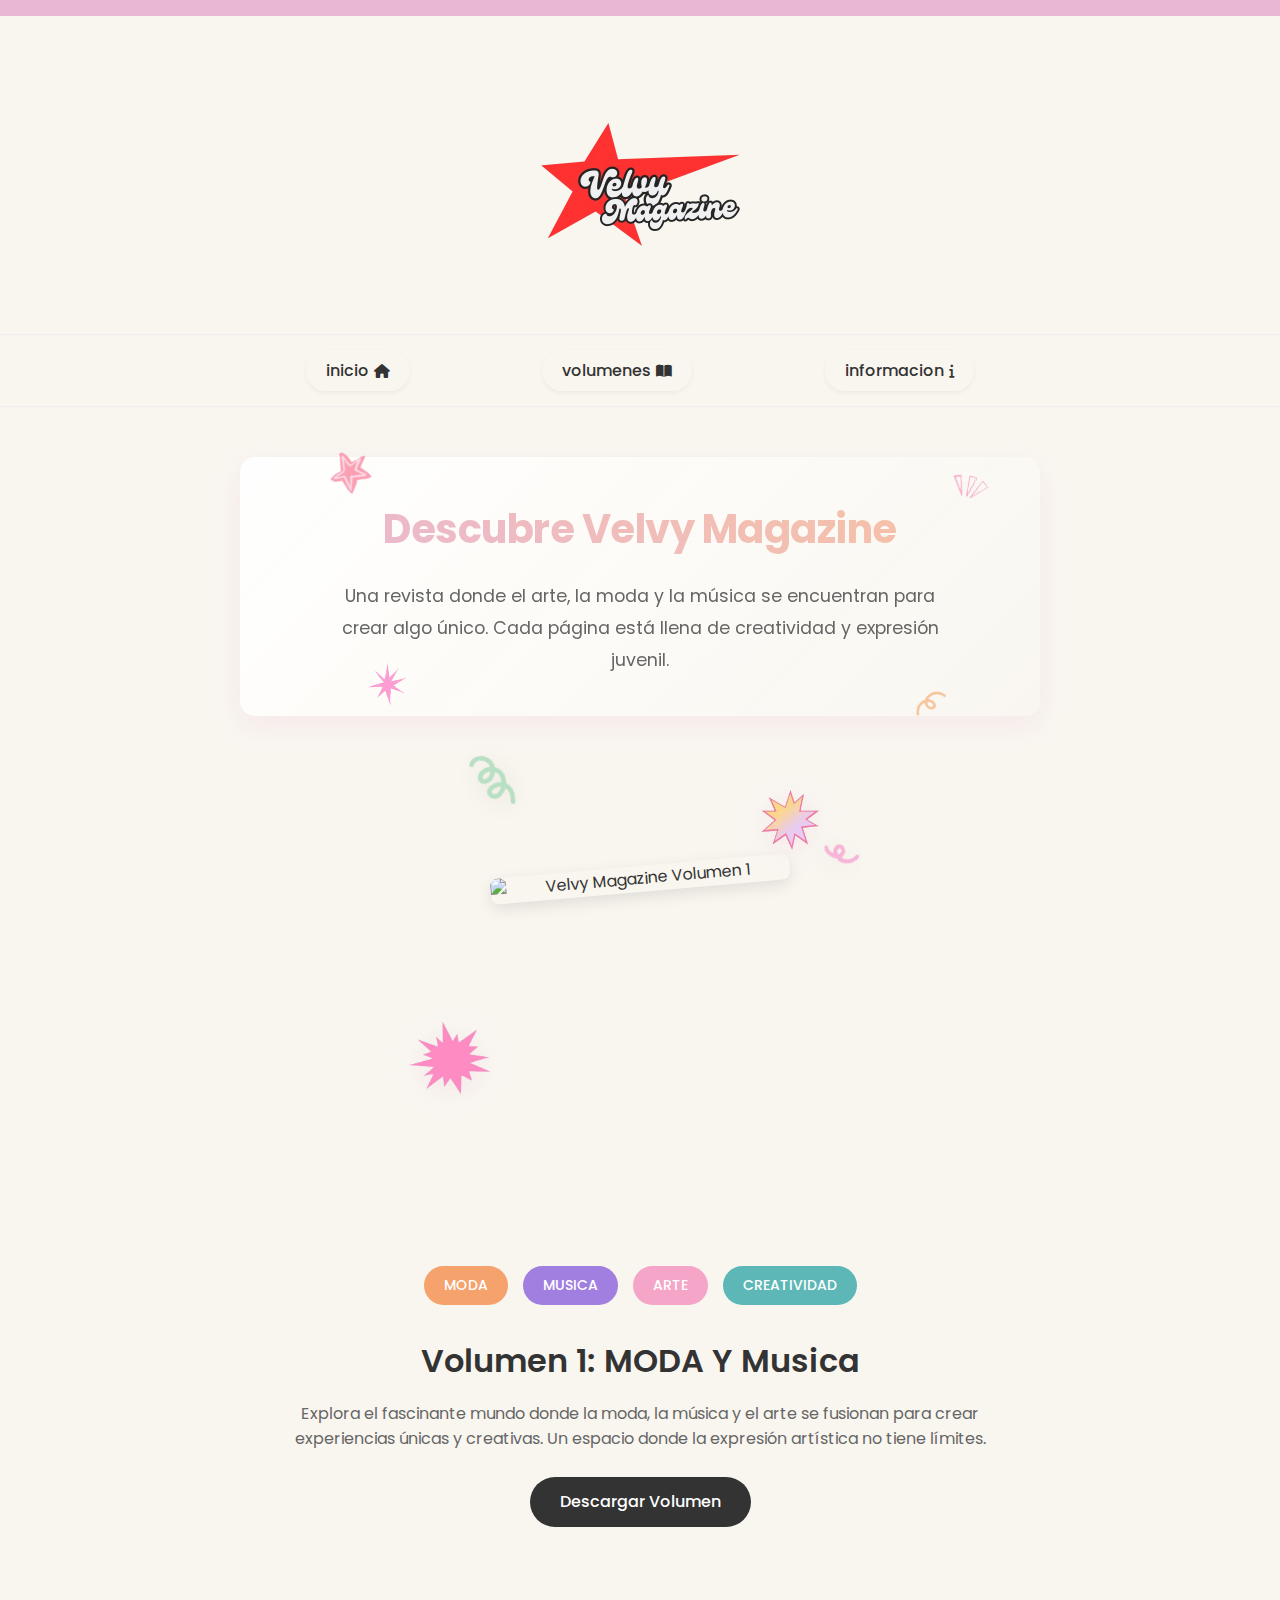
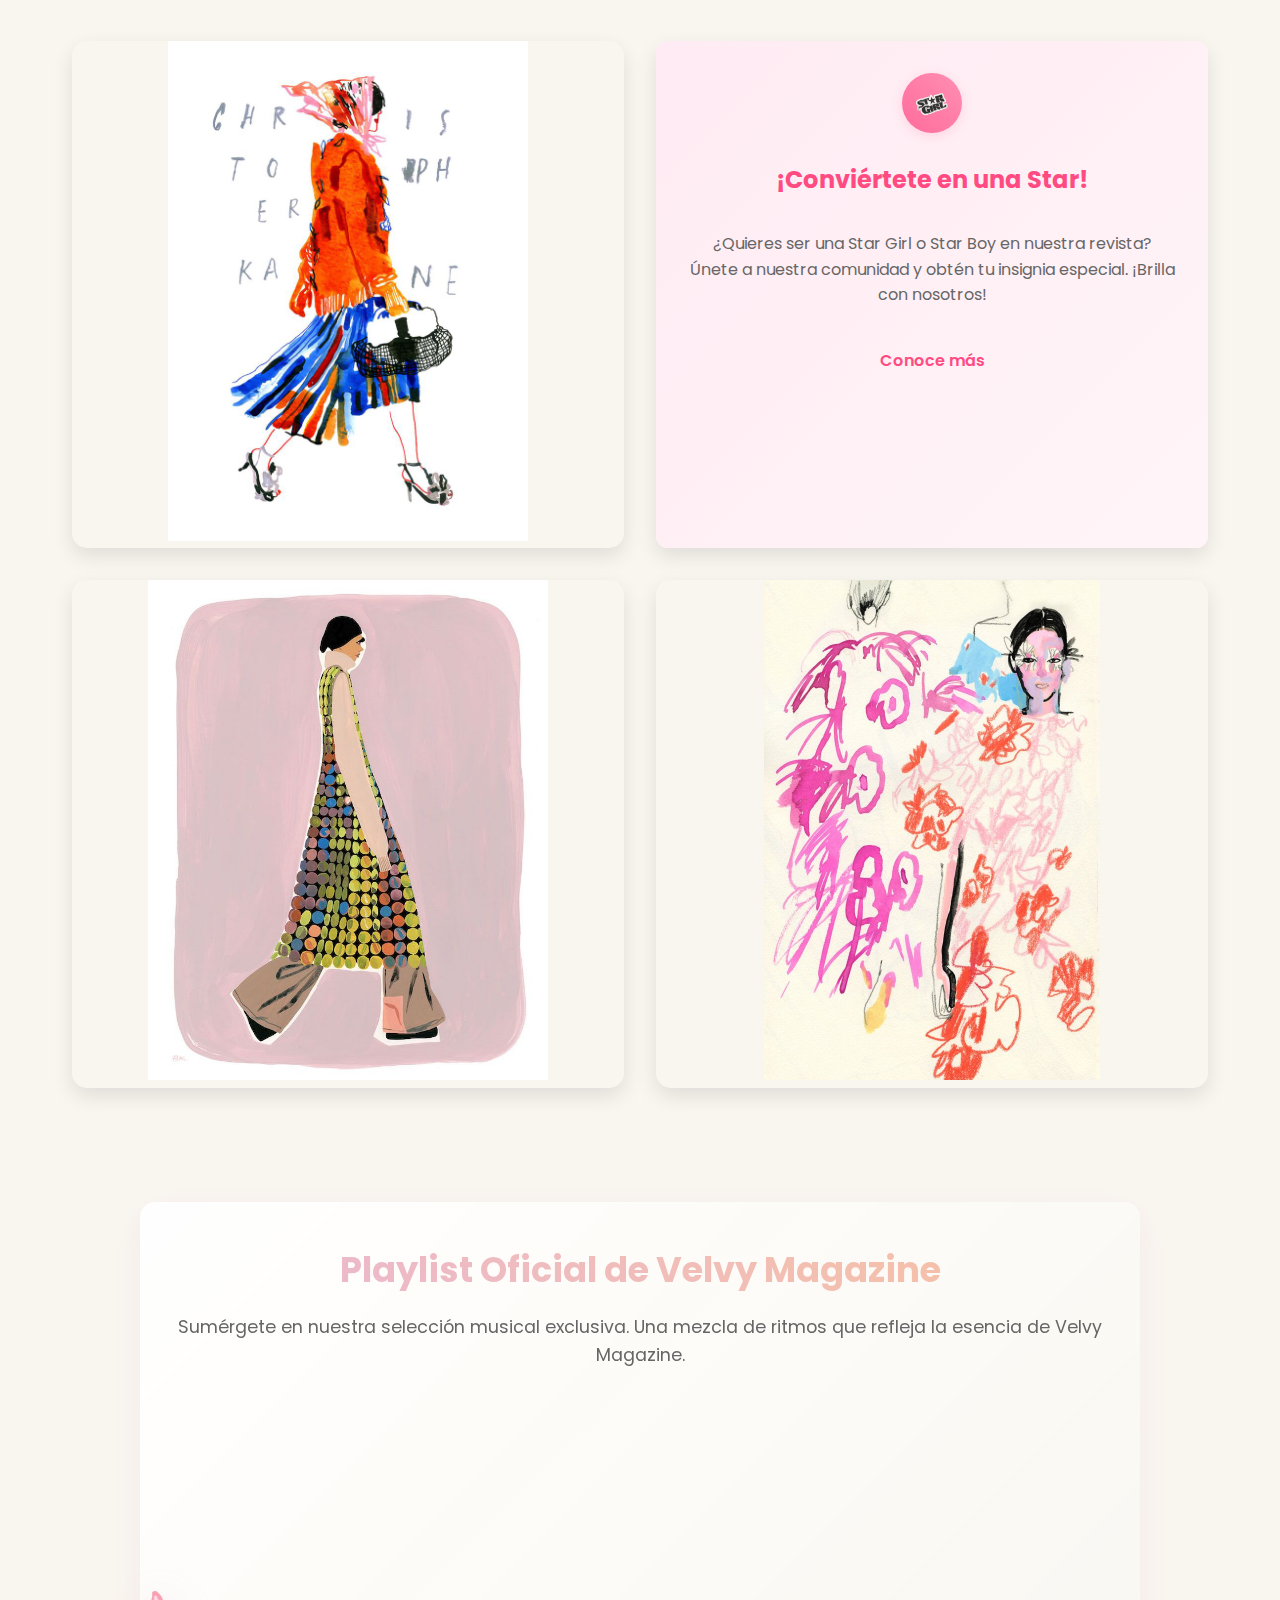
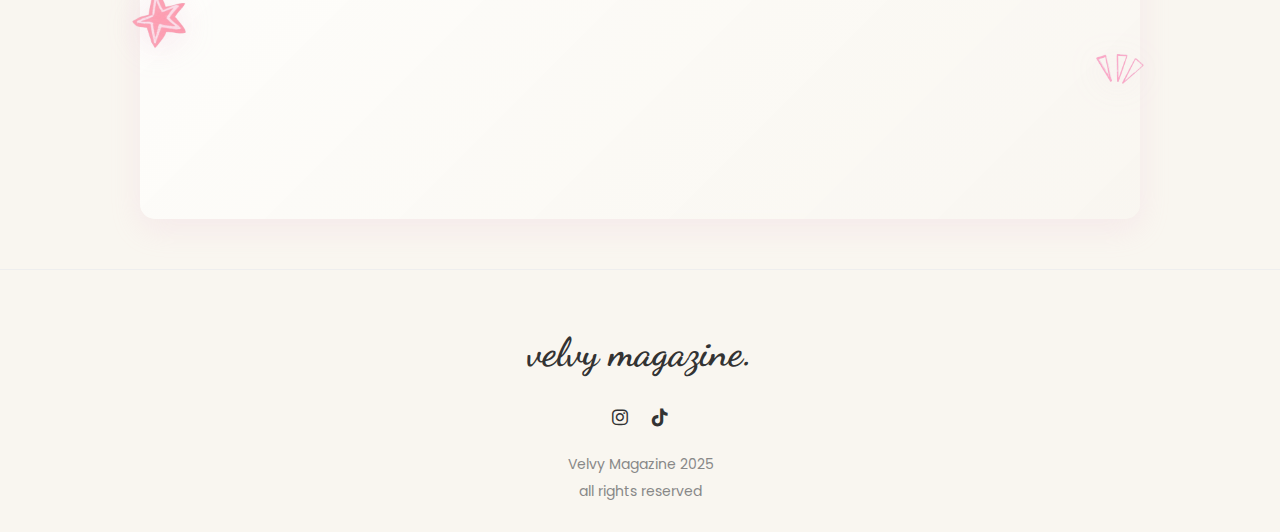
==== index.html @ a2a31593 "Subida total de todos los archivos de la pagina" ====
<!DOCTYPE html>
<html lang="es">
<head>
    <meta charset="UTF-8">
    <meta name="viewport" content="width=device-width, initial-scale=1.0">
    <title>Velvy Magazine</title>
    <link rel="stylesheet" href="css/style.css">
    <link rel="stylesheet" href="css/subscription.css">
    <link rel="stylesheet" href="https://cdnjs.cloudflare.com/ajax/libs/font-awesome/6.0.0/css/all.min.css">
    <link href="https://fonts.googleapis.com/css2?family=Dancing+Script:wght@700&family=Poppins:wght@300;400;500;600&display=swap" rel="stylesheet">
</head>
<body>
    <div class="promo-banner">
        
    </div>
    
    <header class="main-header">
    
        
        <div class="logo-container">
            
            <img src="assets/logo rojo sin fondo.png">
            
        </div>
        
        <nav class="main-nav">
            <div class="nav-links">
                <a href="index.html">Inicio</a>
                <a href="volumenes.html">Volumenes</a>
                <a href="info.html">informacion</a>
                
            </div>
        </nav>
    </header>

    <main>
        <section class="hero-section">
            <div class="hero-container">
                <div class="magazine-intro">
                    <div class="tape-decoration">
                    
                    </div>
                    <h2 class="intro-title">Descubre Velvy Magazine</h2>
                    <p class="intro-text">Una revista donde el arte, la moda y la música se encuentran para crear algo único. Cada página está llena de creatividad y expresión juvenil.</p>
                    <!-- Elementos decorativos añadidos alrededor del texto -->
                    <img src="elementos visuales/estrella de papel rosada.png" class="intro-star intro-star-top-left" alt="Estrella decorativa">
                    <img src="elementos visuales/destellos rosa logo.png" class="intro-sparkle intro-sparkle-top-right" alt="Destello decorativo">
                    <img src="elementos visuales/destello rosado 2.png" class="intro-star intro-star-bottom-left" alt="Estrella decorativa">
                    <img src="elementos visuales/confeti naranja.png" class="intro-star intro-star-bottom-right" alt="Estrella decorativa">
                </div>
                <div class="hero-image">
                    <img src="Portadas/Volumen 1 Velvy portada.png" class="magazine-cover" alt="Velvy Magazine Volumen 1">
                    <img src="elementos visuales/confeti azul.png" class="confetti confetti-blue" alt="Confeti azul">
                    <img src="elementos visuales/confeti rosado.png" class="confetti confetti-pink" alt="Confeti rosado">
                    <img src="elementos visuales/estello pink.png" class="sparkle sparkle-left" alt="Destello">
                    <img src="elementos visuales/estello gradiente.png" class="sparkle sparkle-right" alt="Destello">
                    
                  
                </div>
            </div>
        </section>

        <section class="magazine-features">
            <div class="feature-tags">
                <div class="tag organic">MODA</div>
                <div class="tag beautiful">MUSICA</div>
                <div class="tag made-to-order">ARTE</div>
                <div class="tag ethical">CREATIVIDAD</div>
            </div>
            
            <div class="feature-description">
                <h2>Volumen 1: MODA Y Musica</h2>
                <p>Explora el fascinante mundo donde la moda, la música y el arte se fusionan para crear experiencias únicas y creativas. Un espacio donde la expresión artística no tiene límites.</p>
                <a href="volumenes/Volumen 1 Velvy.pdf" class="cta-button" download>Descargar Volumen</a>
            </div>
        </section>

        <section class="magazine-gallery">
            <div class="gallery-item">
                <img src="elementos visuales/ilustracion de moda 1.jpg" alt="Revista en mesa" style="width: 100%; height: auto; max-height: 500px; object-fit: contain; border-radius: 12px;">
            </div>
            <div class="gallery-item info-card" style="background: linear-gradient(135deg, #ffebf3 0%, #fff5f8 100%); border-radius: 12px; padding: 2rem; transition: transform 0.3s ease;">
                <div class="card-icon" style="background: linear-gradient(45deg, #ff6b9c 0%, #ff8fb3 100%); border-radius: 50%; padding: 0.75rem; width: 60px; height: 60px; margin: 0 auto 0.75rem; display: flex; align-items: center; justify-content: center; box-shadow: 0 3px 12px rgba(255, 107, 156, 0.2);">
                    <img src="assets/star girl.png" alt="Icono de mano" style="width: 100%; height: 100%; object-fit: contain;">
                </div>
                <h3 style="color: #ff4b82; margin-bottom: 1rem;">¡Conviértete en una Star!</h3>
                <p style="color: #666; margin-bottom: 1.5rem;">¿Quieres ser una Star Girl o Star Boy en nuestra revista? Únete a nuestra comunidad y obtén tu insignia especial. ¡Brilla con nosotros!</p>
                <a href="info.html" class="text-link" style="color: #ff4b82; text-decoration: none; font-weight: 600; transition: color 0.3s ease;">Conoce más</a>
            </div>
            <div class="gallery-item">
                <img src="elementos visuales/ilustracion de moda 2.jpg" alt="Revista con flores" style="width: 100%; height: auto; max-height: 500px; object-fit: contain; border-radius: 12px;">
            </div>
            <div class="gallery-item">
                <img src="elementos visuales/ilustracion de moda 3.jpg" alt="Banner de revistas" style="width: 100%; height: auto; max-height: 500px; object-fit: contain; border-radius: 12px;">
            </div>
        </section>

        <section class="spotify-playlist-section">
            <h2>Playlist Oficial de Velvy Magazine</h2>
            <p>Sumérgete en nuestra selección musical exclusiva. Una mezcla de ritmos que refleja la esencia de Velvy Magazine.</p>
            <div class="playlist-container">
                <iframe style="border-radius:12px" src="https://open.spotify.com/embed/playlist/58m82G2v5ARUm1ZB4gRK6T?utm_source=generator" width="100%" height="352" frameBorder="0" allowfullscreen="" allow="autoplay; clipboard-write; encrypted-media; fullscreen; picture-in-picture" loading="lazy"></iframe>
            </div>
            <div class="playlist-decorations">
                <img src="elementos visuales/estrella de papel rosada.png" alt="Estrella decorativa" class="playlist-decoration left">
                <img src="elementos visuales/destellos rosa logo.png" alt="Destello decorativo" class="playlist-decoration right">
            </div>
        </section>
    </main>

    <footer class="main-footer">
        <div class="footer-logo">
            <h2>velvy magazine.</h2>
        </div>
        
        <div class="footer-social">
            <a href="https://www.instagram.com/revista_velvy?igsh=MTdrb2gyY3EyeXNyeA%3D%3D&utm_source=qr"><i class="fab fa-instagram"></i></a>
            
            <a href="https://www.tiktok.com/@revistavelvy?_t=ZM-8tjHJd9DXzq&_r=1"><i class="fab fa-tiktok"></i></a>
        </div>
        
        <div class="footer-info">
            <p>Velvy Magazine 2025</p>
            <p>all rights reserved</p>
            <div class="footer-links">
            
            </div>
        </div>
    </footer>

    <!-- EmailJS SDK -->
    <script src="https://cdn.jsdelivr.net/npm/@emailjs/browser@3/dist/email.min.js"></script>
    <script src="js/main.js"></script>
    <script src="js/newsletter.js"></script>
</body>
</html>
---- css/style.css ----
/* Reset and base styles */
* {
    margin: 0;
    padding: 0;
    box-sizing: border-box;
}

body {
    font-family: 'Poppins', sans-serif;
    line-height: 1.6;
    color: #333;
    background: #f9f6f0;
    position: relative;
    overflow-x: hidden;
}

/* Decorative elements */
body::before {
    content: '';
    position: absolute;
    top: 50px;
    left: 20px;
    width: 40px;
    height: 40px;
    background-image: url('../assets/estrellas en pagina.png');
    background-size: contain;
    background-repeat: no-repeat;
    z-index: -1;
    opacity: 0.7;
}

body::after {
    content: '';
    position: absolute;
    bottom: 100px;
    right: 30px;
    width: 60px;
    height: 60px;
    background-image: url('../assets/luces de estrella.png');
    background-size: contain;
    background-repeat: no-repeat;
    z-index: -1;
    opacity: 0.7;
}

/* Promo banner */
.promo-banner {
    background-color: #e9b7d4;
    color: #fff;
    text-align: center;
    padding: 8px 0;
    font-size: 14px;
    font-weight: 500;
}

/* Header styles */
.main-header {
    display: flex;
    flex-direction: column;
    align-items: center;
    padding: 20px 0;
    position: relative;
    background-color: #f9f6f0;
}

.search-container {
    position: absolute;
    right: 20px;
    top: 20px;
}

.search-form {
    display: flex;
    border: 1px solid #ddd;
    border-radius: 50px;
    overflow: hidden;
}

.search-input {
    border: none;
    padding: 8px 15px;
    background: transparent;
    outline: none;
    width: 180px;
    font-family: 'Poppins', sans-serif;
}

.search-button {
    background: transparent;
    border: none;
    padding: 8px 15px;
    cursor: pointer;
}

.logo-container {
    margin: 20px 0;
    text-align: center;
}

.logo-container img {
    width: 250px; /* Tamaño mediano para el logo */
    height: auto;
    max-width: 100%;
    transition: all 0.3s ease;
}

.main-logo {
    font-family: 'Dancing Script', cursive;
    font-size: 4rem;
    color: #333;
    text-align: center;
}

.main-nav {
    width: 100%;
    border-top: 1px solid #eee;
    border-bottom: 1px solid #eee;
}

.nav-links {
    display: flex;
    justify-content: space-around;
    max-width: 800px;
    margin: 0 auto;
    padding: 15px 0;
    position: relative;
}

.nav-links a {
    text-decoration: none;
    color: #333;
    font-size: 16px;
    text-transform: lowercase;
    padding: 8px 20px;
    margin: 0 5px;
    border-radius: 25px;
    background: linear-gradient(to right, #f9f6f0, #f9f6f0);
    transition: all 0.4s ease;
    position: relative;
    overflow: hidden;
    box-shadow: 0 2px 5px rgba(0,0,0,0.05);
    font-weight: 500;
    z-index: 1;
}

.nav-links a::before {
    content: '';
    position: absolute;
    top: 0;
    left: 0;
    width: 100%;
    height: 100%;
    background: linear-gradient(to right, #e9b7d4, #f8c3a0);
    z-index: -1;
    transform: scaleX(0);
    transform-origin: right;
    transition: transform 0.4s ease;
    border-radius: 25px;
}

.nav-links a:hover {
    color: #fff;
    transform: translateY(-3px);
    box-shadow: 0 5px 15px rgba(233, 183, 212, 0.4);
}

.nav-links a:hover::before {
    transform: scaleX(1);
    transform-origin: left;
}

.nav-links a:first-child::after {
    content: '\f015';
    font-family: 'Font Awesome 6 Free';
    font-weight: 900;
    margin-left: 5px;
    font-size: 14px;
}

.nav-links a:nth-child(2)::after {
    content: '\f518';
    font-family: 'Font Awesome 6 Free';
    font-weight: 900;
    margin-left: 5px;
    font-size: 14px;
}

.nav-links a:nth-child(3)::after {
    content: '\f129';
    font-family: 'Font Awesome 6 Free';
    font-weight: 900;
    margin-left: 5px;
    font-size: 14px;
}

/* Hero section */
.hero-section {
    max-width: 1200px;
    margin: 30px auto;
    padding: 0 20px;
    text-align: center;
}

.hero-container {
    position: relative;
    max-width: 800px;
    margin: 0 auto;
}

.cart-header {
    position: relative;
    margin-bottom: 20px;
    z-index: 2;
}

.cart-tape {
    width: 400px;
    max-width: 100%;
    transform: rotate(-5deg);
}

.cart-title {
    position: absolute;
    top: 50%;
    left: 50%;
    transform: translate(-50%, -50%);
    color: white;
    font-size: 2.2rem;
    font-weight: 600;
    text-shadow: 1px 1px 3px rgba(0,0,0,0.2);
    white-space: nowrap;
}

.hero-image {
    position: relative;
    display: block;
    margin: 0 auto;
    width: 100%;
    height: 500px;
    perspective: 1000px;
}

.magazine-cover {
    position: absolute;
    top: 150px;
    left: 50%;
    transform: translateX(-50%) rotate(-5deg);
    width: 40%;
    max-width: 300px;
    z-index: 3;
    box-shadow: 0 15px 30px rgba(0,0,0,0.2);
    border-radius: 8px;
    transition: all 0.5s ease;
}

.magazine-cover:hover {
    transform: translateX(-50%) rotate(0deg) translateY(-10px);
    box-shadow: 0 20px 40px rgba(0,0,0,0.3);
}

.confetti {
    position: absolute;
    width: 80px;
    z-index: 4;
    animation: float 4s ease-in-out infinite;
    opacity: 0.9;
    transition: all 0.3s ease;
    filter: drop-shadow(0 5px 15px rgba(0,0,0,0.1));
}

.confetti:hover {
    transform: scale(1.1) rotate(10deg);
    opacity: 1;
    filter: drop-shadow(0 8px 20px rgba(0,0,0,0.2));
}

.confetti-blue {
    top: 50px;
    left: 28%;
    transform: rotate(-15deg);
    animation-delay: 0s;
}

.confetti-pink {
    top: 80px;
    right: 25%;
    transform: rotate(20deg);
    animation-delay: 0.8s;
}

.confetti-orange {
    bottom: 180px;
    right: 32%;
    transform: rotate(-10deg);
    animation-delay: 1.5s;
}

.sparkle {
    position: absolute;
    width: 120px;
    z-index: 4;
    animation: twinkle 3s ease-in-out infinite;
    opacity: 0.85;
    transition: all 0.4s ease;
    filter: drop-shadow(0 5px 15px rgba(233,183,212,0.3));
}

.sparkle:hover {
    transform: scale(1.15) rotate(15deg);
    opacity: 1;
    filter: drop-shadow(0 8px 25px rgba(233,183,212,0.5));
}

.sparkle-left {
    bottom: 140px;
    left: 22%;
    animation-delay: 0.4s;
}

.sparkle-right {
    top: 80px;
    right: 28%;
    animation-delay: 1.2s;
}

@keyframes float {
    0%, 100% {
        transform: translateY(0) rotate(0deg);
    }
    50% {
        transform: translateY(-20px) rotate(8deg);
    }
}

@keyframes twinkle {
    0%, 100% {
        opacity: 0.85;
        transform: scale(1) rotate(0deg);
    }
    50% {
        opacity: 1;
        transform: scale(1.1) rotate(5deg);
    }
}

.cart-image {
    position: absolute;
    top: 50px;
    left: 50%;
    transform: translateX(-50%);
    width: 80%;
    max-width: 600px;
    z-index: 1;
}

.magazine-cover {
    position: absolute;
    top: 150px;
    left: 50%;
    transform: translateX(-50%) rotate(-5deg);
    width: 40%;
    max-width: 300px;
    z-index: 3;
    box-shadow: 0 5px 15px rgba(0,0,0,0.1);
    border-radius: 8px;
}

.confetti {
    position: absolute;
    width: 80px;
    z-index: 4;
}

.confetti-blue {
    top: 30px;
    left: 25%;
    transform: rotate(-15deg);
}

.confetti-pink {
    top: 100px;
    right: 20%;
    transform: rotate(20deg);
}

.confetti-orange {
    bottom: 150px;
    right: 30%;
    transform: rotate(-10deg);
}

.sparkle {
    position: absolute;
    width: 100px;
    z-index: 4;
}

.sparkle-left {
    bottom: 120px;
    left: 20%;
}

.sparkle-right {
    top: 60px;
    right: 25%;
}

/* Estilos para los elementos decorativos de la introducción */
.magazine-intro {
    position: relative;
    padding: 40px 20px;
    z-index: 2;
    background: linear-gradient(135deg, rgba(255,255,255,0.9), rgba(249,246,240,0.95));
    border-radius: 15px;
    box-shadow: 0 10px 30px rgba(233,183,212,0.2);
    backdrop-filter: blur(5px);
    transition: transform 0.3s ease, box-shadow 0.3s ease;
}

.magazine-intro:hover {
    transform: translateY(-5px);
    box-shadow: 0 15px 40px rgba(233,183,212,0.3);
}

.intro-title {
    font-size: 2.5rem;
    margin-bottom: 20px;
    background: linear-gradient(45deg, #e9b7d4, #f8c3a0);
    -webkit-background-clip: text;
    -webkit-text-fill-color: transparent;
    font-weight: 700;
    letter-spacing: -0.5px;
}

.intro-text {
    font-size: 1.1rem;
    line-height: 1.8;
    color: #666;
    max-width: 600px;
    margin: 0 auto;
    position: relative;
    z-index: 2;
}

.intro-star,
.intro-sparkle {
    position: absolute;
    width: 60px;
    z-index: 1;
}

.intro-star-top-left {
    top: -15px;
    left: 10%;
    transform: rotate(-15deg);
}

.intro-sparkle-top-right {
    top: 0;
    right: 5%;
    transform: rotate(10deg);
}

.intro-star-bottom-left {
    bottom: -10px;
    left: 15%;
    transform: rotate(20deg);
}

.intro-star-bottom-right {
    bottom: -5px;
    right: 10%;
    transform: rotate(-10deg);
}

/* Magazine features */
.magazine-features {
    max-width: 1000px;
    margin: 50px auto;
    padding: 0 20px;
    text-align: center;
}

.feature-tags {
    display: flex;
    flex-wrap: wrap;
    justify-content: center;
    gap: 15px;
    margin-bottom: 30px;
}

.tag {
    padding: 8px 20px;
    border-radius: 50px;
    font-size: 14px;
    font-weight: 500;
    color: #fff;
}

.tag.organic {
    background-color: #f5a26c;
}

.tag.beautiful {
    background-color: #a17fe0;
}

.tag.made-to-order {
    background-color: #f5a6c8;
}

.tag.ethical {
    background-color: #5eb7b7;
}

.feature-description {
    max-width: 700px;
    margin: 0 auto;
}

.feature-description h2 {
    font-size: 2rem;
    margin-bottom: 15px;
    font-weight: 600;
}

.feature-description p {
    margin-bottom: 25px;
    color: #666;
}

.cta-button {
    display: inline-block;
    padding: 12px 30px;
    background-color: #333;
    color: #fff;
    text-decoration: none;
    border-radius: 50px;
    font-weight: 500;
    transition: all 0.3s ease;
}

.cta-button:hover {
    background-color: #e9b7d4;
    transform: translateY(-3px);
}

/* Magazine gallery */
.magazine-gallery {
    display: grid;
    grid-template-columns: repeat(2, 1fr);
    gap: 2rem;
    padding: 4rem 2rem;
    max-width: 1200px;
    margin: 0 auto;
}

.gallery-item {
    position: relative;
    border-radius: 15px;
    overflow: hidden;
    box-shadow: 0 8px 20px rgba(0, 0, 0, 0.1);
    transition: transform 0.3s ease, box-shadow 0.3s ease;
}

.gallery-item:hover {
    transform: translateY(-5px);
    box-shadow: 0 12px 25px rgba(0, 0, 0, 0.15);
}

.gallery-item img {
    width: 100%;
    height: 100%;
    object-fit: cover;
    transition: transform 0.3s ease;
}

.gallery-item:hover img {
    transform: scale(1.05);
}

.info-card {
    background: linear-gradient(135deg, #fff5f5, #fff);
    padding: 2rem;
    display: flex;
    flex-direction: column;
    align-items: center;
    text-align: center;
    gap: 1rem;
}

.card-icon {
    width: 80px;
    height: 80px;
    margin-bottom: 1rem;
}

.card-icon img {
    width: 100%;
    height: 100%;
    object-fit: contain;
}

.info-card h3 {
    color: #333;
    font-size: 1.5rem;
    margin-bottom: 0.5rem;
}

.info-card p {
    color: #666;
    line-height: 1.6;
    margin-bottom: 1rem;
}

.text-link {
    color: #ff4b6e;
    text-decoration: none;
    font-weight: 500;
    transition: color 0.3s ease;
}

.text-link:hover {
    color: #ff1f4b;
}

/* Info page styles - Curriculum style */
.info-container {
    max-width: 1200px;
    margin: 40px auto;
    padding: 0 20px;
}

.about-section {
    text-align: center;
    margin-bottom: 50px;
    padding: 30px;
    background-color: #f0e6d2;
    border-radius: 20px;
    box-shadow: 0 5px 15px rgba(0,0,0,0.1);
}

.about-section h1 {
    font-size: 2.5rem;
    margin-bottom: 20px;
    color: #333;
    font-weight: 600;
    font-family: 'Dancing Script', cursive;
}

.about-section p {
    max-width: 800px;
    margin: 0 auto;
    color: #555;
}

/* Participation Info Styles */
.participation-info {
    max-width: 800px;
    margin: 30px auto 0;
    padding: 20px;
    background-color: #fff;
    border-radius: 15px;
    box-shadow: 0 3px 10px rgba(0,0,0,0.08);
    text-align: left;
}

.participation-info h2 {
    font-size: 1.8rem;
    margin-bottom: 15px;
    color: #e9b7d4;
    text-align: center;
}

.participation-info p {
    margin-bottom: 15px;
}

.participation-info ol {
    padding-left: 25px;
    margin-bottom: 20px;
}

.participation-info ol li {
    margin-bottom: 10px;
    color: #555;
}

.submission-requirements, .benefits {
    background-color: #f9f6f0;
    padding: 15px 20px;
    border-radius: 10px;
    margin-bottom: 20px;
}

.submission-requirements h3, .benefits h3 {
    font-size: 1.3rem;
    margin-bottom: 10px;
    color: #333;
}

.submission-requirements ul, .benefits ul {
    list-style-type: none;
    padding-left: 0;
}

.submission-requirements li, .benefits li {
    position: relative;
    padding-left: 20px;
    margin-bottom: 8px;
    color: #555;
}

.submission-requirements li:before, .benefits li:before {
    content: '•';
    position: absolute;
    left: 0;
    color: #e9b7d4;
    font-size: 1.2em;
}

/* Curriculum-style sections */
.participation-section,
.submission-section,
.benefits-section {
    margin-bottom: 30px;
    border-radius: 20px;
    overflow: hidden;
    display: flex;
    box-shadow: 0 5px 15px rgba(0,0,0,0.1);
    position: relative;
    background-color: #f9f6f0;
}

.participation-section {
    background-color: #e9b7d4; /* Pink */
}

.submission-section {
    background-color: #f5a26c; /* Orange */
}

.benefits-section {
    background-color: #d3e48e; /* Yellow-green */
}

.section-header {
    background-color: #f0f0f0;
    padding: 15px 20px;
    border-bottom: 1px solid rgba(255,255,255,0.2);
}

.section-number {
    font-size: 1rem;
    font-weight: 600;
    margin-bottom: 5px;
    color: #333;
}

.section-title {
    font-size: 1.8rem;
    font-weight: 700;
    text-transform: uppercase;
    color: #333;
    margin-bottom: 10px;
}

.section-content {
    padding: 20px 30px;
    flex: 2;
}

.section-image {
    flex: 1;
    min-height: 250px;
    background-size: cover;
    background-position: center;
}

.section-description {
    margin-bottom: 20px;
    font-size: 0.95rem;
    line-height: 1.5;
}

.section-learn {
    margin-top: 15px;
}

.section-learn h4 {
    font-size: 1.1rem;
    margin-bottom: 10px;
    color: #333;
}

.section-learn ul {
    list-style-type: none;
    padding-left: 0;
}

.section-learn li {
    position: relative;
    padding-left: 20px;
    margin-bottom: 8px;
    font-size: 0.9rem;
}

.section-learn li:before {
    content: '•';
    position: absolute;
    left: 0;
    color: #333;
}

/* Participation cards */
.participation-cards {
    display: flex;
    gap: 20px;
    margin-top: 20px;
}

.card {
    flex: 1;
    background-color: rgba(255, 255, 255, 0.2);
    padding: 20px;
    border-radius: 15px;
}

.submit-btn {
    display: inline-block;
    padding: 12px 30px;
    background-color: #fff;
    color: #f5a26c;
    border: none;
    border-radius: 50px;
    font-weight: 500;
    cursor: pointer;
    transition: all 0.3s ease;
    margin-top: 20px;
    font-family: 'Poppins', sans-serif;
    font-size: 16px;
}

.submit-btn:hover {
    background-color: #333;
    color: #fff;
    transform: translateY(-3px);
}

/* Responsive styles for curriculum sections */
@media (max-width: 768px) {
    .participation-section,
    .submission-section,
    .benefits-section {
        flex-direction: column;
    }
    
    .section-image {
        min-height: 200px;
        order: -1;
    }
    
    .participation-cards {
        flex-direction: column;
    }
    
    .card {
        margin-bottom: 15px;
    }
}

.participation-section h2,
.submission-section h2,
.benefits-section h2 {
    font-size: 1.8rem;
    margin-bottom: 20px;
    color: #fff;
    font-weight: 600;
    text-transform: uppercase;
}

.participation-section h3,
.submission-section h3,
.benefits-section h3 {
    font-size: 1.4rem;
    margin-bottom: 15px;
    color: #fff;
}

.participation-section p,
.submission-section p,
.benefits-section p,
.participation-section li,
.submission-section li,
.benefits-section li {
    color: #fff;
    margin-bottom: 10px;
}

.participation-section ul,
.benefits-section ul {
    list-style-type: none;
    padding-left: 0;
}

.participation-section ul li,
.benefits-section ul li {
    position: relative;
    padding-left: 25px;
    margin-bottom: 12px;
}

.participation-section ul li:before,
.benefits-section ul li:before {
    content: '•';
    position: absolute;
    left: 0;
    font-size: 20px;
    color: #fff;
}

.submission-section ol {
    padding-left: 25px;
}

.submission-section ol li {
    margin-bottom: 12px;
}

/* Two-column layout for curriculum-style sections */
.section-image {
    flex: 1;
    min-height: 300px;
    background-size: cover;
    background-position: center;
}

.section-content {
    flex: 2;
    padding: 30px;
}

/* Participation cards */
.participation-cards {
    display: flex;
    gap: 20px;
    margin-top: 20px;
}

.card {
    flex: 1;
    background-color: rgba(255, 255, 255, 0.2);
    padding: 20px;
    border-radius: 15px;
}

.submit-btn {
    display: inline-block;
    padding: 12px 30px;
    background-color: #fff;
    color: #f5a26c;
    border: none;
    border-radius: 50px;
    font-weight: 500;
    cursor: pointer;
    transition: all 0.3s ease;
    margin-top: 20px;
    font-family: 'Poppins', sans-serif;
    font-size: 16px;
}

.submit-btn:hover {
    background-color: #333;
    color: #fff;
    transform: translateY(-3px);
}

/* Newsletter section */
.newsletter-section {
    max-width: 800px;
    margin: 60px auto;
    padding: 40px 20px;
    text-align: center;
    position: relative;
    background: linear-gradient(to right, rgba(233, 183, 212, 0.1), rgba(248, 195, 160, 0.1));
    border-radius: 20px;
}

.newsletter-section h2 {
    font-size: 2rem;
    margin-bottom: 15px;
    color: #333;
}

.newsletter-section p {
    color: #666;
    margin-bottom: 30px;
    max-width: 600px;
    margin-left: auto;
    margin-right: auto;
}

.newsletter-icons {
    display: flex;
    justify-content: center;
    gap: 20px;
    margin-bottom: 30px;
}

.newsletter-icon {
    width: 40px;
    height: 40px;
    object-fit: contain;
    opacity: 0.8;
    transition: transform 0.3s ease;
}

.newsletter-icon:hover {
    transform: rotate(15deg);
}

.newsletter-form {
    display: flex;
    gap: 10px;
    max-width: 500px;
    margin: 0 auto;
    padding: 0 20px;
}

.newsletter-input {
    flex: 1;
    padding: 12px 20px;
    border: 2px solid #e9b7d4;
    border-radius: 25px;
    font-family: 'Poppins', sans-serif;
    font-size: 14px;
    outline: none;
    transition: all 0.3s ease;
    background: rgba(255, 255, 255, 0.9);
}

.newsletter-input:focus {
    border-color: #f8c3a0;
    box-shadow: 0 0 10px rgba(233, 183, 212, 0.2);
}

.newsletter-button {
    padding: 12px 30px;
    background: linear-gradient(to right, #e9b7d4, #f8c3a0);
    border: none;
    border-radius: 25px;
    color: white;
    font-family: 'Poppins', sans-serif;
    font-weight: 500;
    cursor: pointer;
    transition: all 0.3s ease;
    text-transform: uppercase;
    letter-spacing: 1px;
}

.newsletter-button:hover {
    transform: translateY(-2px);
    box-shadow: 0 5px 15px rgba(233, 183, 212, 0.4);
}

/* Footer styles */
.main-footer {
    background-color: #f9f6f0;
    padding: 50px 20px 20px;
    text-align: center;
    border-top: 1px solid #eee;
}

.footer-logo h2 {
    font-family: 'Dancing Script', cursive;
    font-size: 2.5rem;
    color: #333;
    margin-bottom: 20px;
}

.footer-social {
    margin-bottom: 20px;
}

.footer-social a {
    color: #333;
    margin: 0 10px;
    font-size: 18px;
    transition: color 0.3s ease;
}

.footer-social a:hover {
    color: #e9b7d4;
}

.footer-info {
    color: #888;
    font-size: 14px;
}

.footer-info p {
    margin-bottom: 5px;
}

.footer-links {
    margin-top: 10px;
}

.footer-links a {
    color: #888;
    text-decoration: none;
    margin: 0 10px;
    transition: color 0.3s ease;
}

.footer-links a:hover {
    color: #333;
}

/* Contact Form Styles */
.contact-form-container {
    background-color: #fff;
    padding: 20px;
    border-radius: 10px;
    margin-top: 30px;
    box-shadow: 0 3px 10px rgba(0,0,0,0.08);
}

.contact-form-container h3 {
    text-align: center;
    margin-bottom: 20px;
    color: #e9b7d4;
}

.contact-form .form-group {
    margin-bottom: 15px;
}

.contact-form input,
.contact-form textarea {
    width: 100%;
    padding: 12px 15px;
    border: 1px solid #ddd;
    border-radius: 8px;
    font-family: 'Poppins', sans-serif;
    font-size: 14px;
    outline: none;
    transition: border-color 0.3s ease;
}

.contact-form input:focus,
.contact-form textarea:focus {
    border-color: #e9b7d4;
}

.contact-form textarea {
    min-height: 120px;
    resize: vertical;
}

.contact-form .submit-btn {
    display: block;
    width: 100%;
    padding: 12px;
    background-color: #e9b7d4;
    color: #fff;
    border: none;
    border-radius: 8px;
    font-weight: 500;
    cursor: pointer;
    transition: all 0.3s ease;
    font-family: 'Poppins', sans-serif;
}

.contact-form .submit-btn:hover {
    background-color: #333;
    transform: translateY(-3px);
}

/* Join Group Section */
.join-group-container {
    background: linear-gradient(145deg, #ffffff, #f8f8f8);
    border-radius: 15px;
    padding: 2rem;
    box-shadow: 0 8px 20px rgba(0, 0, 0, 0.1);
    margin: 2rem 0;
    transition: transform 0.3s ease;
}

.join-group-container:hover {
    transform: translateY(-5px);
}

.join-group-container h3 {
    color: #333;
    font-size: 1.8rem;
    margin-bottom: 1.5rem;
    text-align: center;
}

.join-options {
    display: flex;
    justify-content: center;
    align-items: center;
    flex-direction: column;
    gap: 1.5rem;
}

.direct-link-section {
    width: 100%;
    max-width: 500px;
    text-align: center;
}

.join-link {
    display: inline-flex;
    align-items: center;
    justify-content: center;
    gap: 10px;
    background: #25D366;
    color: white;
    padding: 1rem 2rem;
    border-radius: 30px;
    text-decoration: none;
    font-weight: 600;
    transition: all 0.3s ease;
    box-shadow: 0 4px 15px rgba(37, 211, 102, 0.2);
}

.join-link:hover {
    background: #128C7E;
    transform: scale(1.05);
    box-shadow: 0 6px 20px rgba(37, 211, 102, 0.3);
}

.join-link i {
    font-size: 1.5rem;
}

.join-description {
    color: #666;
    margin: 1.5rem 0 1rem;
    font-size: 1.1rem;
}

.join-benefits {
    list-style: none;
    padding: 0;
    margin: 0;
    display: grid;
    grid-template-columns: repeat(auto-fit, minmax(200px, 1fr));
    gap: 1rem;
}

.join-benefits li {
    background: #f8f9fa;
    padding: 1rem;
    border-radius: 8px;
    color: #444;
    font-size: 0.95rem;
    display: flex;
    align-items: center;
    transition: all 0.3s ease;
}

.join-benefits li:hover {
    background: #fff;
    box-shadow: 0 4px 12px rgba(0, 0, 0, 0.05);
    transform: translateY(-2px);
}

/* Responsive design */
@media (max-width: 768px) {
    .join-group-container {
        padding: 1.5rem;
    }

    .join-link {
        width: 100%;
        padding: 0.8rem 1.5rem;
    }

    .join-benefits {
        grid-template-columns: 1fr;
    }

    .main-logo {
        font-size: 3rem;
    }
    
    .nav-links {
        flex-wrap: wrap;
    }
    
    .magazine-gallery {
        grid-template-columns: 1fr;
    }
    
    .newsletter-form {
        flex-direction: column;
    }
    
    .newsletter-input {
        border-radius: 50px;
        margin-bottom: 10px;
    }
    
    .newsletter-button {
        border-radius: 50px;
        width: 100%;
    }
}

@media (max-width: 480px) {
    .main-logo {
        font-size: 2.5rem;
    }
    
    .feature-tags {
        flex-direction: column;
        align-items: center;
    }
    
    .tag {
        width: 80%;
    }
}

/* Spotify Playlist Section */
.spotify-playlist-section {
    max-width: 1000px;
    margin: 50px auto;
    padding: 40px 20px;
    text-align: center;
    position: relative;
    background: linear-gradient(135deg, rgba(255,255,255,0.9), rgba(249,246,240,0.95));
    border-radius: 15px;
    box-shadow: 0 10px 30px rgba(233,183,212,0.2);
    backdrop-filter: blur(5px);
    transition: transform 0.3s ease, box-shadow 0.3s ease;
}

.spotify-playlist-section:hover {
    transform: translateY(-5px);
    box-shadow: 0 15px 40px rgba(233,183,212,0.3);
}

.spotify-playlist-section h2 {
    font-size: 2.2rem;
    margin-bottom: 15px;
    background: linear-gradient(45deg, #e9b7d4, #f8c3a0);
    -webkit-background-clip: text;
    -webkit-text-fill-color: transparent;
    font-weight: 700;
}

.spotify-playlist-section p {
    font-size: 1.1rem;
    color: #666;
    margin-bottom: 30px;
}

.playlist-container {
    position: relative;
    z-index: 2;
    margin: 20px auto;
    max-width: 800px;
}

.playlist-decorations {
    position: relative;
    width: 100%;
    height: 0;
}

.playlist-decoration {
    position: absolute;
    width: 80px;
    z-index: 1;
    transition: all 0.4s ease;
    filter: drop-shadow(0 5px 15px rgba(233,183,212,0.3));
}

.playlist-decoration:hover {
    transform: scale(1.15) rotate(15deg);
    filter: drop-shadow(0 8px 25px rgba(233,183,212,0.5));
}

.playlist-decoration.left {
    left: -40px;
    top: -200px;
    animation: float 4s ease-in-out infinite;
}

.playlist-decoration.right {
    right: -40px;
    top: -150px;
    animation: float 4s ease-in-out infinite 1s;
}

/* Newsletter section */
.newsletter-section {
    max-width: 800px;
    margin: 60px auto;
    padding: 40px 20px;
    text-align: center;
    position: relative;
    background: linear-gradient(to right, rgba(233, 183, 212, 0.1), rgba(248, 195, 160, 0.1));
    border-radius: 20px;
}

.newsletter-section h2 {
    font-size: 2rem;
    margin-bottom: 15px;
    color: #333;
}

.newsletter-section p {
    color: #666;
    margin-bottom: 30px;
    max-width: 600px;
    margin-left: auto;
    margin-right: auto;
}

.newsletter-icons {
    display: flex;
    justify-content: center;
    gap: 20px;
    margin-bottom: 30px;
}

.newsletter-icon {
    width: 40px;
    height: 40px;
    object-fit: contain;
    opacity: 0.8;
    transition: transform 0.3s ease;
}

.newsletter-icon:hover {
    transform: rotate(15deg);
}

.newsletter-form {
    display: flex;
    gap: 10px;
    max-width: 500px;
    margin: 0 auto;
    padding: 0 20px;
}

.newsletter-input {
    flex: 1;
    padding: 12px 20px;
    border: 2px solid #e9b7d4;
    border-radius: 25px;
    font-family: 'Poppins', sans-serif;
    font-size: 14px;
    outline: none;
    transition: all 0.3s ease;
    background: rgba(255, 255, 255, 0.9);
}

.newsletter-input:focus {
    border-color: #f8c3a0;
    box-shadow: 0 0 10px rgba(233, 183, 212, 0.2);
}

.newsletter-button {
    padding: 12px 30px;
    background: linear-gradient(to right, #e9b7d4, #f8c3a0);
    border: none;
    border-radius: 25px;
    color: white;
    font-family: 'Poppins', sans-serif;
    font-weight: 500;
    cursor: pointer;
    transition: all 0.3s ease;
    text-transform: uppercase;
    letter-spacing: 1px;
}

.newsletter-button:hover {
    transform: translateY(-2px);
    box-shadow: 0 5px 15px rgba(233, 183, 212, 0.4);
}

/* Footer styles */
.main-footer {
    background-color: #f9f6f0;
    padding: 50px 20px 20px;
    text-align: center;
    border-top: 1px solid #eee;
}

.footer-logo h2 {
    font-family: 'Dancing Script', cursive;
    font-size: 2.5rem;
    color: #333;
    margin-bottom: 20px;
}

.footer-social {
    margin-bottom: 20px;
}

.footer-social a {
    color: #333;
    margin: 0 10px;
    font-size: 18px;
    transition: color 0.3s ease;
}

.footer-social a:hover {
    color: #e9b7d4;
}

.footer-info {
    color: #888;
    font-size: 14px;
}

.footer-info p {
    margin-bottom: 5px;
}

.footer-links {
    margin-top: 10px;
}

.footer-links a {
    color: #888;
    text-decoration: none;
    margin: 0 10px;
    transition: color 0.3s ease;
}

.footer-links a:hover {
    color: #333;
}

/* Contact Form Styles */
.contact-form-container {
    background-color: #fff;
    padding: 20px;
    border-radius: 10px;
    margin-top: 30px;
    box-shadow: 0 3px 10px rgba(0,0,0,0.08);
}

.contact-form-container h3 {
    text-align: center;
    margin-bottom: 20px;
    color: #e9b7d4;
}

.contact-form .form-group {
    margin-bottom: 15px;
}

.contact-form input,
.contact-form textarea {
    width: 100%;
    padding: 12px 15px;
    border: 1px solid #ddd;
    border-radius: 8px;
    font-family: 'Poppins', sans-serif;
    font-size: 14px;
    outline: none;
    transition: border-color 0.3s ease;
}

.contact-form input:focus,
.contact-form textarea:focus {
    border-color: #e9b7d4;
}

.contact-form textarea {
    min-height: 120px;
    resize: vertical;
}

.contact-form .submit-btn {
    display: block;
    width: 100%;
    padding: 12px;
    background-color: #e9b7d4;
    color: #fff;
    border: none;
    border-radius: 8px;
    font-weight: 500;
    cursor: pointer;
    transition: all 0.3s ease;
    font-family: 'Poppins', sans-serif;
}

.contact-form .submit-btn:hover {
    background-color: #333;
    transform: translateY(-3px);
}

/* Join Group Section */
.join-group-container {
    background: linear-gradient(145deg, #ffffff, #f8f8f8);
    border-radius: 15px;
    padding: 2rem;
    box-shadow: 0 8px 20px rgba(0, 0, 0, 0.1);
    margin: 2rem 0;
    transition: transform 0.3s ease;
}

.join-group-container:hover {
    transform: translateY(-5px);
}

.join-group-container h3 {
    color: #333;
    font-size: 1.8rem;
    margin-bottom: 1.5rem;
    text-align: center;
}

.join-options {
    display: flex;
    justify-content: center;
    align-items: center;
    flex-direction: column;
    gap: 1.5rem;
}

.direct-link-section {
    width: 100%;
    max-width: 500px;
    text-align: center;
}

.join-link {
    display: inline-flex;
    align-items: center;
    justify-content: center;
    gap: 10px;
    background: #25D366;
    color: white;
    padding: 1rem 2rem;
    border-radius: 30px;
    text-decoration: none;
    font-weight: 600;
    transition: all 0.3s ease;
    box-shadow: 0 4px 15px rgba(37, 211, 102, 0.2);
}

.join-link:hover {
    background: #128C7E;
    transform: scale(1.05);
    box-shadow: 0 6px 20px rgba(37, 211, 102, 0.3);
}

.join-link i {
    font-size: 1.5rem;
}

.join-description {
    color: #666;
    margin: 1.5rem 0 1rem;
    font-size: 1.1rem;
}

.join-benefits {
    list-style: none;
    padding: 0;
    margin: 0;
    display: grid;
    grid-template-columns: repeat(auto-fit, minmax(200px, 1fr));
    gap: 1rem;
}

.join-benefits li {
    background: #f8f9fa;
    padding: 1rem;
    border-radius: 8px;
    color: #444;
    font-size: 0.95rem;
    display: flex;
    align-items: center;
    transition: all 0.3s ease;
}

.join-benefits li:hover {
    background: #fff;
    box-shadow: 0 4px 12px rgba(0, 0, 0, 0.05);
    transform: translateY(-2px);
}

/* Responsive design */
@media (max-width: 768px) {
    .join-group-container {
        padding: 1.5rem;
    }

    .join-link {
        width: 100%;
        padding: 0.8rem 1.5rem;
    }

    .join-benefits {
        grid-template-columns: 1fr;
    }

    .main-logo {
        font-size: 3rem;
    }
    
    .nav-links {
        flex-wrap: wrap;
    }
    
    .magazine-gallery {
        grid-template-columns: 1fr;
    }
    
    .newsletter-form {
        flex-direction: column;
    }
    
    .newsletter-input {
        border-radius: 50px;
        margin-bottom: 10px;
    }
    
    .newsletter-button {
        border-radius: 50px;
        width: 100%;
    }
}

@media (max-width: 480px) {
    .main-logo {
        font-size: 2.5rem;
    }
    
    .feature-tags {
        flex-direction: column;
        align-items: center;
    }
    
    .tag {
        width: 80%;
    }
}

/* Spotify Playlist Section */
.spotify-playlist-section {
    max-width: 1000px;
    margin: 50px auto;
    padding: 40px 20px;
    text-align: center;
    position: relative;
    background: linear-gradient(135deg, rgba(255,255,255,0.9), rgba(249,246,240,0.95));
    border-radius: 15px;
    box-shadow: 0 10px 30px rgba(233,183,212,0.2);
    backdrop-filter: blur(5px);
    transition: transform 0.3s ease, box-shadow 0.3s ease;
}

.spotify-playlist-section:hover {
    transform: translateY(-5px);
    box-shadow: 0 15px 40px rgba(233,183,212,0.3);
}

.spotify-playlist-section h2 {
    font-size: 2.2rem;
    margin-bottom: 15px;
    background: linear-gradient(45deg, #e9b7d4, #f8c3a0);
    -webkit-background-clip: text;
    -webkit-text-fill-color: transparent;
    font-weight: 700;
}

.spotify-playlist-section p {
    font-size: 1.1rem;
    color: #666;
    margin-bottom: 30px;
}

.playlist-container {
    position: relative;
    z-index: 2;
    margin: 20px auto;
    max-width: 800px;
}

.playlist-decorations {
    position: relative;
    width: 100%;
    height: 0;
}

.playlist-decoration {
    position: absolute;
    width: 80px;
    z-index: 1;
    transition: all 0.4s ease;
    filter: drop-shadow(0 5px 15px rgba(233,183,212,0.3));
}

.playlist-decoration:hover {
    transform: scale(1.15) rotate(15deg);
    filter: drop-shadow(0 8px 25px rgba(233,183,212,0.5));
}

.playlist-decoration.left {
    left: -40px;
    top: -200px;
    animation: float 4s ease-in-out infinite;
}

.playlist-decoration.right {
    right: -40px;
    top: -150px;
    animation: float 4s ease-in-out infinite 1s;
}

/* Newsletter section */
.newsletter-section {
    max-width: 800px;
    margin: 60px auto;
    padding: 40px 20px;
    text-align: center;
    position: relative;
    background: linear-gradient(to right, rgba(233, 183, 212, 0.1), rgba(248, 195, 160, 0.1));
    border-radius: 20px;
}

.newsletter-section h2 {
    font-size: 2rem;
    margin-bottom: 15px;
    color: #333;
}

.newsletter-section p {
    color: #666;
    margin-bottom: 30px;
    max-width: 600px;
    margin-left: auto;
    margin-right: auto;
}

.newsletter-icons {
    display: flex;
    justify-content: center;
    gap: 20px;
    margin-bottom: 30px;
}

.newsletter-icon {
    width: 40px;
    height: 40px;
    object-fit: contain;
    opacity: 0.8;
    transition: transform 0.3s ease;
}

.newsletter-icon:hover {
    transform: rotate(15deg);
}

.newsletter-form {
    display: flex;
    gap: 10px;
    max-width: 500px;
    margin: 0 auto;
    padding: 0 20px;
}

.newsletter-input {
    flex: 1;
    padding: 12px 20px;
    border: 2px solid #e9b7d4;
    border-radius: 25px;
    font-family: 'Poppins', sans-serif;
    font-size: 14px;
    outline: none;
    transition: all 0.3s ease;
    background: rgba(255, 255, 255, 0.9);
}

.newsletter-input:focus {
    border-color: #f8c3a0;
    box-shadow: 0 0 10px rgba(233, 183, 212, 0.2);
}

.newsletter-button {
    padding: 12px 30px;
    background: linear-gradient(to right, #e9b7d4, #f8c3a0);
    border: none;
    border-radius: 25px;
    color: white;
    font-family: 'Poppins', sans-serif;
    font-weight: 500;
    cursor: pointer;
    transition: all 0.3s ease;
    text-transform: uppercase;
    letter-spacing: 1px;
}

.newsletter-button:hover {
    transform: translateY(-2px);
    box-shadow: 0 5px 15px rgba(233, 183, 212, 0.4);
}

/* Footer styles */
.main-footer {
    background-color: #f9f6f0;
    padding: 50px 20px 20px;
    text-align: center;
    border-top: 1px solid #eee;
}

.footer-logo h2 {
    font-family: 'Dancing Script', cursive;
    font-size: 2.5rem;
    color: #333;
    margin-bottom: 20px;
}

.footer-social {
    margin-bottom: 20px;
}

.footer-social a {
    color: #333;
    margin: 0 10px;
    font-size: 18px;
    transition: color 0.3s ease;
}

.footer-social a:hover {
    color: #e9b7d4;
}

.footer-info {
    color: #888;
    font-size: 14px;
}

.footer-info p {
    margin-bottom: 5px;
}

.footer-links {
    margin-top: 10px;
}

.footer-links a {
    color: #888;
    text-decoration: none;
    margin: 0 10px;
    transition: color 0.3s ease;
}

.footer-links a:hover {
    color: #333;
}

/* Contact Form Styles */
.contact-form-container {
    background-color: #fff;
    padding: 20px;
    border-radius: 10px;
    margin-top: 30px;
    box-shadow: 0 3px 10px rgba(0,0,0,0.08);
}

.contact-form-container h3 {
    text-align: center;
    margin-bottom: 20px;
    color: #e9b7d4;
}

.contact-form .form-group {
    margin-bottom: 15px;
}

.contact-form input,
.contact-form textarea {
    width: 100%;
    padding: 12px 15px;
    border: 1px solid #ddd;
    border-radius: 8px;
    font-family: 'Poppins', sans-serif;
    font-size: 14px;
    outline: none;
    transition: border-color 0.3s ease;
}

.contact-form input:focus,
.contact-form textarea:focus {
    border-color: #e9b7d4;
}

.contact-form textarea {
    min-height: 120px;
    resize: vertical;
}

.contact-form .submit-btn {
    display: block;
    width: 100%;
    padding: 12px;
    background-color: #e9b7d4;
    color: #fff;
    border: none;
    border-radius: 8px;
    font-weight: 500;
    cursor: pointer;
    transition: all 0.3s ease;
    font-family: 'Poppins', sans-serif;
}

.contact-form .submit-btn:hover {
    background-color: #333;
    transform: translateY(-3px);
}

/* Join Group Section */
.join-group-container {
    background: linear-gradient(145deg, #ffffff, #f8f8f8);
    border-radius: 15px;
    padding: 2rem;
    box-shadow: 0 8px 20px rgba(0, 0, 0, 0.1);
    margin: 2rem 0;
    transition: transform 0.3s ease;
}

.join-group-container:hover {
    transform: translateY(-5px);
}

.join-group-container h3 {
    color: #333;
    font-size: 1.8rem;
    margin-bottom: 1.5rem;
    text-align: center;
}

.join-options {
    display: flex;
    justify-content: center;
    align-items: center;
    flex-direction: column;
    gap: 1.5rem;
}

.direct-link-section {
    width: 100%;
    max-width: 500px;
    text-align: center;
}

.join-link {
    display: inline-flex;
    align-items: center;
    justify-content: center;
    gap: 10px;
    background: #25D366;
    color: white;
    padding: 1rem 2rem;
    border-radius: 30px;
    text-decoration: none;
    font-weight: 600;
    transition: all 0.3s ease;
    box-shadow: 0 4px 15px rgba(37, 211, 102, 0.2);
}

.join-link:hover {
    background: #128C7E;
    transform: scale(1.05);
    box-shadow: 0 6px 20px rgba(37, 211, 102, 0.3);
}

.join-link i {
    font-size: 1.5rem;
}

.join-description {
    color: #666;
    margin: 1.5rem 0 1rem;
    font-size: 1.1rem;
}

.join-benefits {
    list-style: none;
    padding: 0;
    margin: 0;
    display: grid;
    grid-template-columns: repeat(auto-fit, minmax(200px, 1fr));
    gap: 1rem;
}

.join-benefits li {
    background: #f8f9fa;
    padding: 1rem;
    border-radius: 8px;
    color: #444;
    font-size: 0.95rem;
    display: flex;
    align-items: center;
    transition: all 0.3s ease;
}

.join-benefits li:hover {
    background: #fff;
    box-shadow: 0 4px 12px rgba(0, 0, 0, 0.05);
    transform: translateY(-2px);
}

/* Responsive design */
@media (max-width: 768px) {
    .join-group-container {
        padding: 1.5rem;
    }

    .join-link {
        width: 100%;
        padding: 0.8rem 1.5rem;
    }

    .join-benefits {
        grid-template-columns: 1fr;
    }

    .main-logo {
        font-size: 3rem;
    }
    
    .nav-links {
        flex-wrap: wrap;
    }
    
    .magazine-gallery {
        grid-template-columns: 1fr;
    }
    
    .newsletter-form {
        flex-direction: column;
    }
    
    .newsletter-input {
        border-radius: 50px;
        margin-bottom: 10px;
    }
    
    .newsletter-button {
        border-radius: 50px;
        width: 100%;
    }
}

@media (max-width: 480px) {
    .main-logo {
        font-size: 2.5rem;
    }
    
    .feature-tags {
        flex-direction: column;
        align-items: center;
    }
    
    .tag {
        width: 80%;
    }
}

/* Spotify Playlist Section */
.spotify-playlist-section {
    max-width: 1000px;
    margin: 50px auto;
    padding: 40px 20px;
    text-align: center;
    position: relative;
    background: linear-gradient(135deg, rgba(255,255,255,0.9), rgba(249,246,240,0.95));
    border-radius: 15px;
    box-shadow: 0 10px 30px rgba(233,183,212,0.2);
    backdrop-filter: blur(5px);
    transition: transform 0.3s ease, box-shadow 0.3s ease;
}

.spotify-playlist-section:hover {
    transform: translateY(-5px);
    box-shadow: 0 15px 40px rgba(233,183,212,0.3);
}

.spotify-playlist-section h2 {
    font-size: 2.2rem;
    margin-bottom: 15px;
    background: linear-gradient(45deg, #e9b7d4, #f8c3a0);
    -webkit-background-clip: text;
    -webkit-text-fill-color: transparent;
    font-weight: 700;
}

.spotify-playlist-section p {
    font-size: 1.1rem;
    color: #666;
    margin-bottom: 30px;
}

.playlist-container {
    position: relative;
    z-index: 2;
    margin: 20px auto;
    max-width: 800px;
}

.playlist-decorations {
    position: relative;
    width: 100%;
    height: 0;
}

.playlist-decoration {
    position: absolute;
    width: 80px;
    z-index: 1;
    transition: all 0.4s ease;
    filter: drop-shadow(0 5px 15px rgba(233,183,212,0.3));
}

.playlist-decoration:hover {
    transform: scale(1.15) rotate(15deg);
    filter: drop-shadow(0 8px 25px rgba(233,183,212,0.5));
}

.playlist-decoration.left {
    left: -40px;
    top: -200px;
    animation: float 4s ease-in-out infinite;
}

.playlist-decoration.right {
    right: -40px;
    top: -150px;
    animation: float 4s ease-in-out infinite 1s;
}

/* Newsletter section */
.newsletter-section {
    max-width: 800px;
    margin: 60px auto;
    padding: 40px 20px;
    text-align: center;
    position: relative;
    background: linear-gradient(to right, rgba(233, 183, 212, 0.1), rgba(248, 195, 160, 0.1));
    border-radius: 20px;
}

.newsletter-section h2 {
    font-size: 2rem;
    margin-bottom: 15px;
    color: #333;
}

.newsletter-section p {
    color: #666;
    margin-bottom: 30px;
    max-width: 600px;
    margin-left: auto;
    margin-right: auto;
}

.newsletter-icons {
    display: flex;
    justify-content: center;
    gap: 20px;
    margin-bottom: 30px;
}

.newsletter-icon {
    width: 40px;
    height: 40px;
    object-fit: contain;
    opacity: 0.8;
    transition: transform 0.3s ease;
}

.newsletter-icon:hover {
    transform: rotate(15deg);
}

.newsletter-form {
    display: flex;
    gap: 10px;
    max-width: 500px;
    margin: 0 auto;
    padding: 0 20px;
}

.newsletter-input {
    flex: 1;
    padding: 12px 20px;
    border: 2px solid #e9b7d4;
    border-radius: 25px;
    font-family: 'Poppins', sans-serif;
    font-size: 14px;
    outline: none;
    transition: all 0.3s ease;
    background: rgba(255, 255, 255, 0.9);
}

.newsletter-input:focus {
    border-color: #f8c3a0;
    box-shadow: 0 0 10px rgba(233, 183, 212, 0.2);
}

.newsletter-button {
    padding: 12px 30px;
    background: linear-gradient(to right, #e9b7d4, #f8c3a0);
    border: none;
    border-radius: 25px;
    color: white;
    font-family: 'Poppins', sans-serif;
    font-weight: 500;
    cursor: pointer;
    transition: all 0.3s ease;
    text-transform: uppercase;
    letter-spacing: 1px;
}

.newsletter-button:hover {
    transform: translateY(-2px);
    box-shadow: 0 5px 15px rgba(233, 183, 212, 0.4);
}

/* Footer styles */
.main-footer {
    background-color: #f9f6f0;
    padding: 50px 20px 20px;
    text-align: center;
    border-top: 1px solid #eee;
}

.footer-logo h2 {
    font-family: 'Dancing Script', cursive;
    font-size: 2.5rem;
    color: #333;
    margin-bottom: 20px;
}

.footer-social {
    margin-bottom: 20px;
}

.footer-social a {
    color: #333;
    margin: 0 10px;
    font-size: 18px;
    transition: color 0.3s ease;
}

.footer-social a:hover {
    color: #e9b7d4;
}

.footer-info {
    color: #888;
    font-size: 14px;
}

.footer-info p {
    margin-bottom: 5px;
}

.footer-links {
    margin-top: 10px;
}

.footer-links a {
    color: #888;
    text-decoration: none;
    margin: 0 10px;
    transition: color 0.3s ease;
}

.footer-links a:hover {
    color: #333;
}

/* Contact Form Styles */
.contact-form-container {
    background-color: #fff;
    padding: 20px;
    border-radius: 10px;
    margin-top: 30px;
    box-shadow: 0 3px 10px rgba(0,0,0,0.08);
}

.contact-form-container h3 {
    text-align: center;
    margin-bottom: 20px;
    color: #e9b7d4;
}

.contact-form .form-group {
    margin-bottom: 15px;
}

.contact-form input,
.contact-form textarea {
    width: 100%;
    padding: 12px 15px;
    border: 1px solid #ddd;
    border-radius: 8px;
    font-family: 'Poppins', sans-serif;
    font-size: 14px;
    outline: none;
    transition: border-color 0.3s ease;
}

.contact-form input:focus,
.contact-form textarea:focus {
    border-color: #e9b7d4;
}

.contact-form textarea {
    min-height: 120px;
    resize: vertical;
}

.contact-form .submit-btn {
    display: block;
    width: 100%;
    padding: 12px;
    background-color: #e9b7d4;
    color: #fff;
    border: none;
    border-radius: 8px;
    font-weight: 500;
    cursor: pointer;
    transition: all 0.3s ease;
    font-family: 'Poppins', sans-serif;
}

.contact-form .submit-btn:hover {
    background-color: #333;
    transform: translateY(-3px);
}

/* Join Group Section */
.join-group-container {
    background: linear-gradient(145deg, #ffffff, #f8f8f8);
    border-radius: 15px;
    padding: 2rem;
    box-shadow: 0 8px 20px rgba(0, 0, 0, 0.1);
    margin: 2rem 0;
    transition: transform 0.3s ease;
}

.join-group-container:hover {
    transform: translateY(-5px);
}

.join-group-container h3 {
    color: #333;
    font-size: 1.8rem;
    margin-bottom: 1.5rem;
    text-align: center;
}

.join-options {
    display: flex;
    justify-content: center;
    align-items: center;
    flex-direction: column;
    gap: 1.5rem;
}

.direct-link-section {
    width: 100%;
    max-width: 500px;
    text-align: center;
}

.join-link {
    display: inline-flex;
    align-items: center;
    justify-content: center;
    gap: 10px;
    background: #25D366;
    color: white;
    padding: 1rem 2rem;
    border-radius: 30px;
    text-decoration: none;
    font-weight: 600;
    transition: all 0.3s ease;
    box-shadow: 0 4px 15px rgba(37, 211, 102, 0.2);
}

.join-link:hover {
    background: #128C7E;
    transform: scale(1.05);
    box-shadow: 0 6px 20px rgba(37, 211, 102, 0.3);
}

.join-link i {
    font-size: 1.5rem;
}

.join-description {
    color: #666;
    margin: 1.5rem 0 1rem;
    font-size: 1.1rem;
}

.join-benefits {
    list-style: none;
    padding: 0;
    margin: 0;
    display: grid;
    grid-template-columns: repeat(auto-fit, minmax(200px, 1fr));
    gap: 1rem;
}

.join-benefits li {
    background: #f8f9fa;
    padding: 1rem;
    border-radius: 8px;
    color: #444;
    font-size: 0.95rem;
    display: flex;
    align-items: center;
    transition: all 0.3s ease;
}

.join-benefits li:hover {
    background: #fff;
    box-shadow: 0 4px 12px rgba(0, 0, 0, 0.05);
    transform: translateY(-2px);
}

/* Responsive design */
@media (max-width: 768px) {
    .join-group-container {
        padding: 1.5rem;
    }

    .join-link {
        width: 100%;
        padding: 0.8rem 1.5rem;
    }

    .join-benefits {
        grid-template-columns: 1fr;
    }

    .main-logo {
        font-size: 3rem;
    }
    
    .nav-links {
        flex-wrap: wrap;
    }
    
    .magazine-gallery {
        grid-template-columns: 1fr;
    }
    
    .newsletter-form {
        flex-direction: column;
    }
    
    .newsletter-input {
        border-radius: 50px;
        margin-bottom: 10px;
    }
    
    .newsletter-button {
        border-radius: 50px;
        width: 100%;
    }
}

@media (max-width: 480px) {
    .main-logo {
        font-size: 2.5rem;
    }
    
    .feature-tags {
        flex-direction: column;
        align-items: center;
    }
    
    .tag {
        width: 80%;
    }
}

/* Spotify Playlist Section */
.spotify-playlist-section {
    max-width: 1000px;
    margin: 50px auto;
    padding: 40px 20px;
    text-align: center;
    position: relative;
    background: linear-gradient(135deg, rgba(255,255,255,0.9), rgba(249,246,240,0.95));
    border-radius: 15px;
    box-shadow: 0 10px 30px rgba(233,183,212,0.2);
    backdrop-filter: blur(5px);
    transition: transform 0.3s ease, box-shadow 0.3s ease;
}

.spotify-playlist-section:hover {
    transform: translateY(-5px);
    box-shadow: 0 15px 40px rgba(233,183,212,0.3);
}

.spotify-playlist-section h2 {
    font-size: 2.2rem;
    margin-bottom: 15px;
    background: linear-gradient(45deg, #e9b7d4, #f8c3a0);
    -webkit-background-clip: text;
    -webkit-text-fill-color: transparent;
    font-weight: 700;
}

.spotify-playlist-section p {
    font-size: 1.1rem;
    color: #666;
    margin-bottom: 30px;
}

.playlist-container {
    position: relative;
    z-index: 2;
    margin: 20px auto;
    max-width: 800px;
}

.playlist-decorations {
    position: relative;
    width: 100%;
    height: 0;
}

.playlist-decoration {
    position: absolute;
    width: 80px;
    z-index: 1;
    transition: all 0.4s ease;
    filter: drop-shadow(0 5px 15px rgba(233,183,212,0.3));
}

.playlist-decoration:hover {
    transform: scale(1.15) rotate(15deg);
    filter: drop-shadow(0 8px 25px rgba(233,183,212,0.5));
}

.playlist-decoration.left {
    left: -40px;
    top: -200px;
    animation: float 4s ease-in-out infinite;
}

.playlist-decoration.right {
    right: -40px;
    top: -150px;
    animation: float 4s ease-in-out infinite 1s;
}

/* Newsletter section */
.newsletter-section {
    max-width: 800px;
    margin: 60px auto;
    padding: 40px 20px;
    text-align: center;
    position: relative;
    background: linear-gradient(to right, rgba(233, 183, 212, 0.1), rgba(248, 195, 160, 0.1));
    border-radius: 20px;
}

.newsletter-section h2 {
    font-size: 2rem;
    margin-bottom: 15px;
    color: #333;
}

.newsletter-section p {
    color: #666;
    margin-bottom: 30px;
    max-width: 600px;
    margin-left: auto;
    margin-right: auto;
}

.newsletter-icons {
    display: flex;
    justify-content: center;
    gap: 20px;
    margin-bottom: 30px;
}

.newsletter-icon {
    width: 40px;
    height: 40px;
    object-fit: contain;
    opacity: 0.8;
    transition: transform 0.3s ease;
}

.newsletter-icon:hover {
    transform: rotate(15deg);
}

.newsletter-form {
    display: flex;
    gap: 10px;
    max-width: 500px;
    margin: 0 auto;
    padding: 0 20px;
}

.newsletter-input {
    flex: 1;
    padding: 12px 20px;
    border: 2px solid #e9b7d4;
    border-radius: 25px;
    font-family: 'Poppins', sans-serif;
    font-size: 14px;
    outline: none;
    transition: all 0.3s ease;
    background: rgba(255, 255, 255, 0.9);
}

.newsletter-input:focus {
    border-color: #f8c3a0;
    box-shadow: 0 0 10px rgba(233, 183, 212, 0.2);
}

.newsletter-button {
    padding: 12px 30px;
    background: linear-gradient(to right, #e9b7d4, #f8c3a0);
    border: none;
    border-radius: 25px;
    color: white;
    font-family: 'Poppins', sans-serif;
    font-weight: 500;
    cursor: pointer;
    transition: all 0.3s ease;
    text-transform: uppercase;
    letter-spacing: 1px;
}

.newsletter-button:hover {
    transform: translateY(-2px);
    box-shadow: 0 5px 15px rgba(233, 183, 212, 0.4);
}

/* Footer styles */
.main-footer {
    background-color: #f9f6f0;
    padding: 50px 20px 20px;
    text-align: center;
    border-top: 1px solid #eee;
}

.footer-logo h2 {
    font-family: 'Dancing Script', cursive;
    font-size: 2.5rem;
    color: #333;
    margin-bottom: 20px;
}

.footer-social {
    margin-bottom: 20px;
}

.footer-social a {
    color: #333;
    margin: 0 10px;
    font-size: 18px;
    transition: color 0.3s ease;
}

.footer-social a:hover {
    color: #e9b7d4;
}

.footer-info {
    color: #888;
    font-size: 14px;
}

.footer-info p {
    margin-bottom: 5px;
}

.footer-links {
    margin-top: 10px;
}

.footer-links a {
    color: #888;
    text-decoration: none;
    margin: 0 10px;
    transition: color 0.3s ease;
}

.footer-links a:hover {
    color: #333;
}

/* Contact Form Styles */
.contact-form-container {
    background-color: #fff;
    padding: 20px;
    border-radius: 10px;
    margin-top: 30px;
    box-shadow: 0 3px 10px rgba(0,0,0,0.08);
}

.contact-form-container h3 {
    text-align: center;
    margin-bottom: 20px;
    color: #e9b7d4;
}

.contact-form .form-group {
    margin-bottom: 15px;
}

.contact-form input,
.contact-form textarea {
    width: 100%;
    padding: 12px 15px;
    border: 1px solid #ddd;
    border-radius: 8px;
    font-family: 'Poppins', sans-serif;
    font-size: 14px;
    outline: none;
    transition: border-color 0.3s ease;
}

.contact-form input:focus,
.contact-form textarea:focus {
    border-color: #e9b7d4;
}

.contact-form textarea {
    min-height: 120px;
    resize: vertical;
}

.contact-form .submit-btn {
    display: block;
    width: 100%;
    padding: 12px;
    background-color: #e9b7d4;
    color: #fff;
    border: none;
    border-radius: 8px;
    font-weight: 500;
    cursor: pointer;
    transition: all 0.3s ease;
    font-family: 'Poppins', sans-serif;
}

.contact-form .submit-btn:hover {
    background-color: #333;
    transform: translateY(-3px);
}

/* Join Group Section */
.join-group-container {
    background: linear-gradient(145deg, #ffffff, #f8f8f8);
    border-radius: 15px;
    padding: 2rem;
    box-shadow: 0 8px 20px rgba(0, 0, 0, 0.1);
    margin: 2rem 0;
    transition: transform 0.3s ease;
}

.join-group-container:hover {
    transform: translateY(-5px);
}

.join-group-container h3 {
    color: #333;
    font-size: 1.8rem;
    margin-bottom: 1.5rem;
    text-align: center;
}

.join-options {
    display: flex;
    justify-content: center;
    align-items: center;
    flex-direction: column;
    gap: 1.5rem;
}

.direct-link-section {
    width: 100%;
    max-width: 500px;
    text-align: center;
}

.join-link {
    display: inline-flex;
    align-items: center;
    justify-content: center;
    gap: 10px;
    background: #25D366;
    color: white;
    padding: 1rem 2rem;
    border-radius: 30px;
    text-decoration: none;
    font-weight: 600;
    transition: all 0.3s ease;
    box-shadow: 0 4px 15px rgba(37, 211, 102, 0.2);
}

.join-link:hover {
    background: #128C7E;
    transform: scale(1.05);
    box-shadow: 0 6px 20px rgba(37, 211, 102, 0.3);
}

.join-link i {
    font-size: 1.5rem;
}

.join-description {
    color: #666;
    margin: 1.5rem 0 1rem;
    font-size: 1.1rem;
}

.join-benefits {
    list-style: none;
    padding: 0;
    margin: 0;
    display: grid;
    grid-template-columns: repeat(auto-fit, minmax(200px, 1fr));
    gap: 1rem;
}

.join-benefits li {
    background: #f8f9fa;
    padding: 1rem;
    border-radius: 8px;
    color: #444;
    font-size: 0.95rem;
    display: flex;
    align-items: center;
    transition: all 0.3s ease;
}

.join-benefits li:hover {
    background: #fff;
    box-shadow: 0 4px 12px rgba(0, 0, 0, 0.05);
    transform: translateY(-2px);
}

/* Responsive design */
@media (max-width: 768px) {
    .join-group-container {
        padding: 1.5rem;
    }

    .join-link {
        width: 100%;
        padding: 0.8rem 1.5rem;
    }

    .join-benefits {
        grid-template-columns: 1fr;
    }

    .main-logo {
        font-size: 3rem;
    }
    
    .nav-links {
        flex-wrap: wrap;
    }
    
    .magazine-gallery {
        grid-template-columns: 1fr;
    }
    
    .newsletter-form {
        flex-direction: column;
    }
    
    .newsletter-input
---- css/subscription.css ----
.subscription-message {
    margin-top: 15px;
    padding: 10px 15px;
    border-radius: 4px;
    font-size: 14px;
    text-align: center;
    transition: opacity 0.5s ease;
    width: 100%;
    max-width: 500px;
    margin-left: auto;
    margin-right: auto;
}

.subscription-message.error {
    background-color: #ffebee;
    color: #c62828;
    border: 1px solid #ef9a9a;
}

.subscription-message.success {
    background-color: #e8f5e9;
    color: #2e7d32;
    border: 1px solid #a5d6a7;
}

.subscription-message.sending {
    background-color: #e3f2fd;
    color: #1565c0;
    border: 1px solid #90caf9;
}

.subscription-message.fade-out {
    opacity: 0;
}

@media (max-width: 768px) {
    .subscription-message {
        font-size: 13px;
        padding: 8px 12px;
    }
}
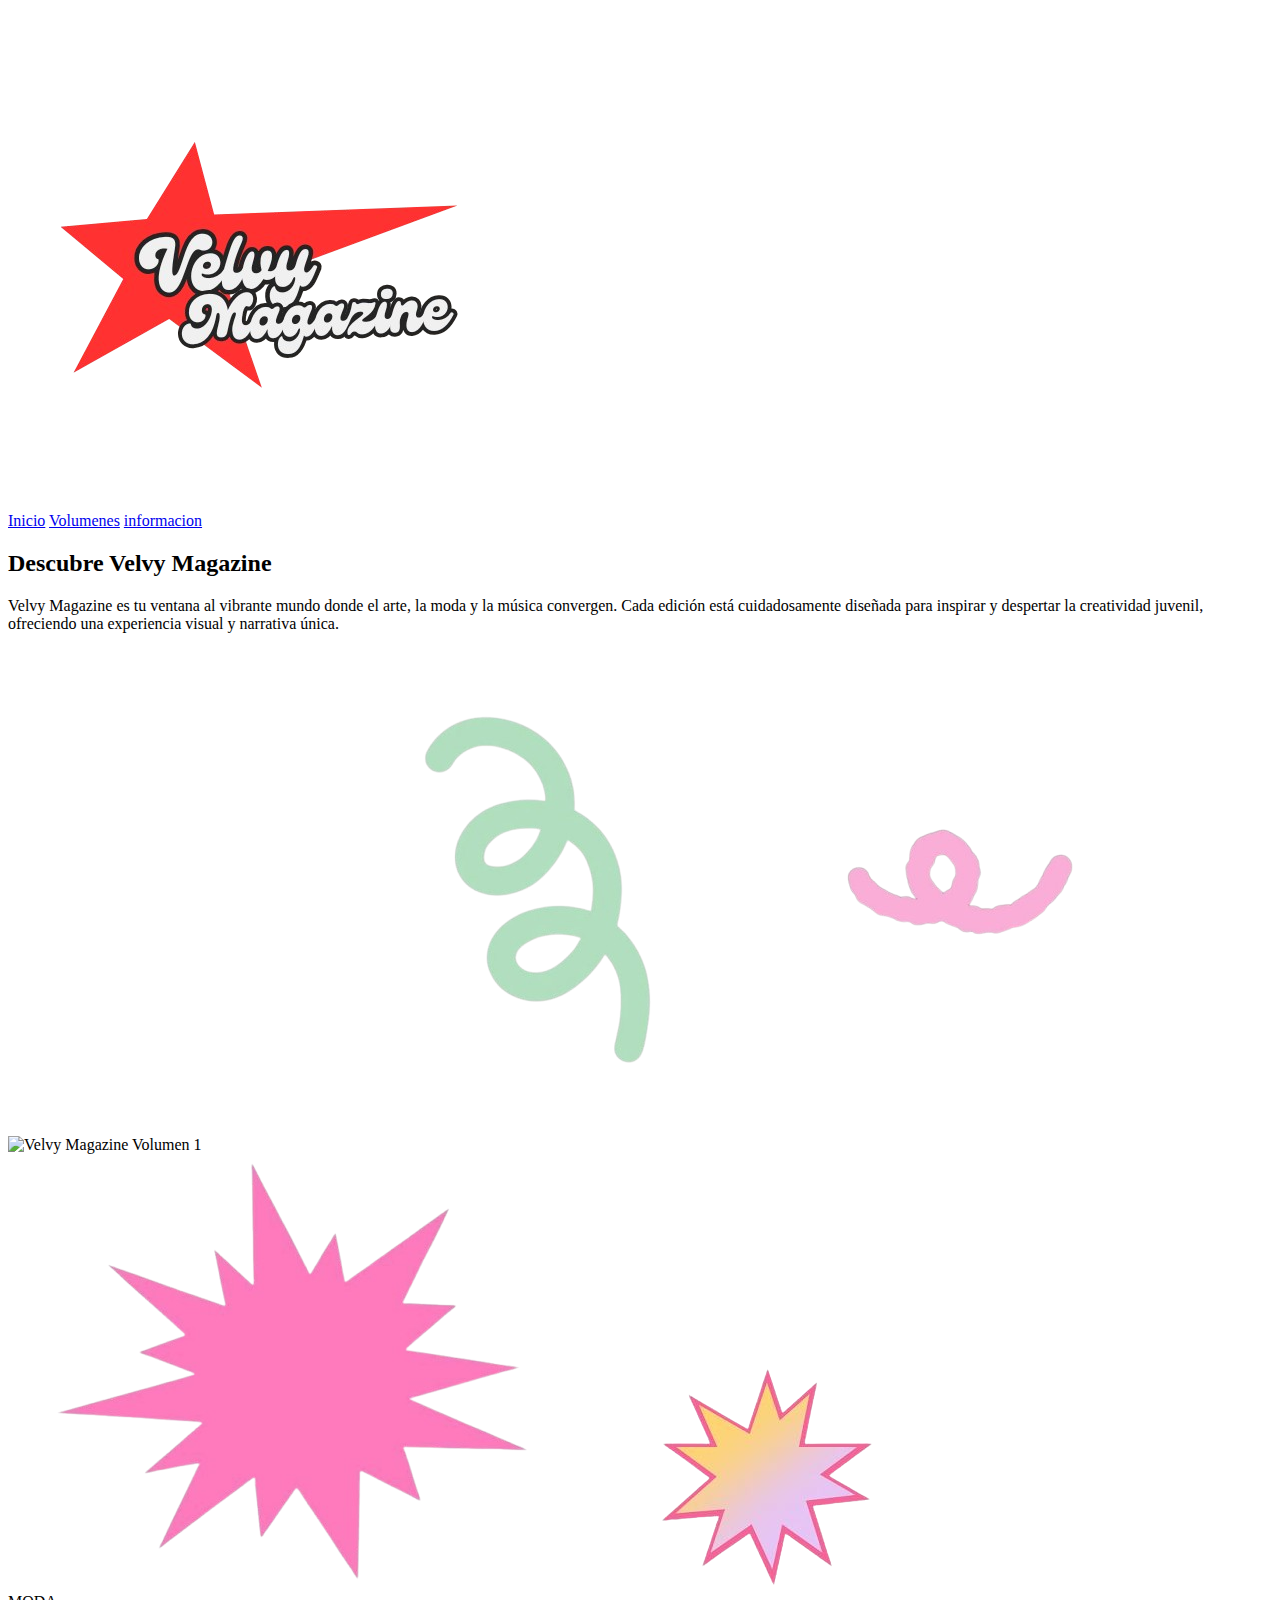
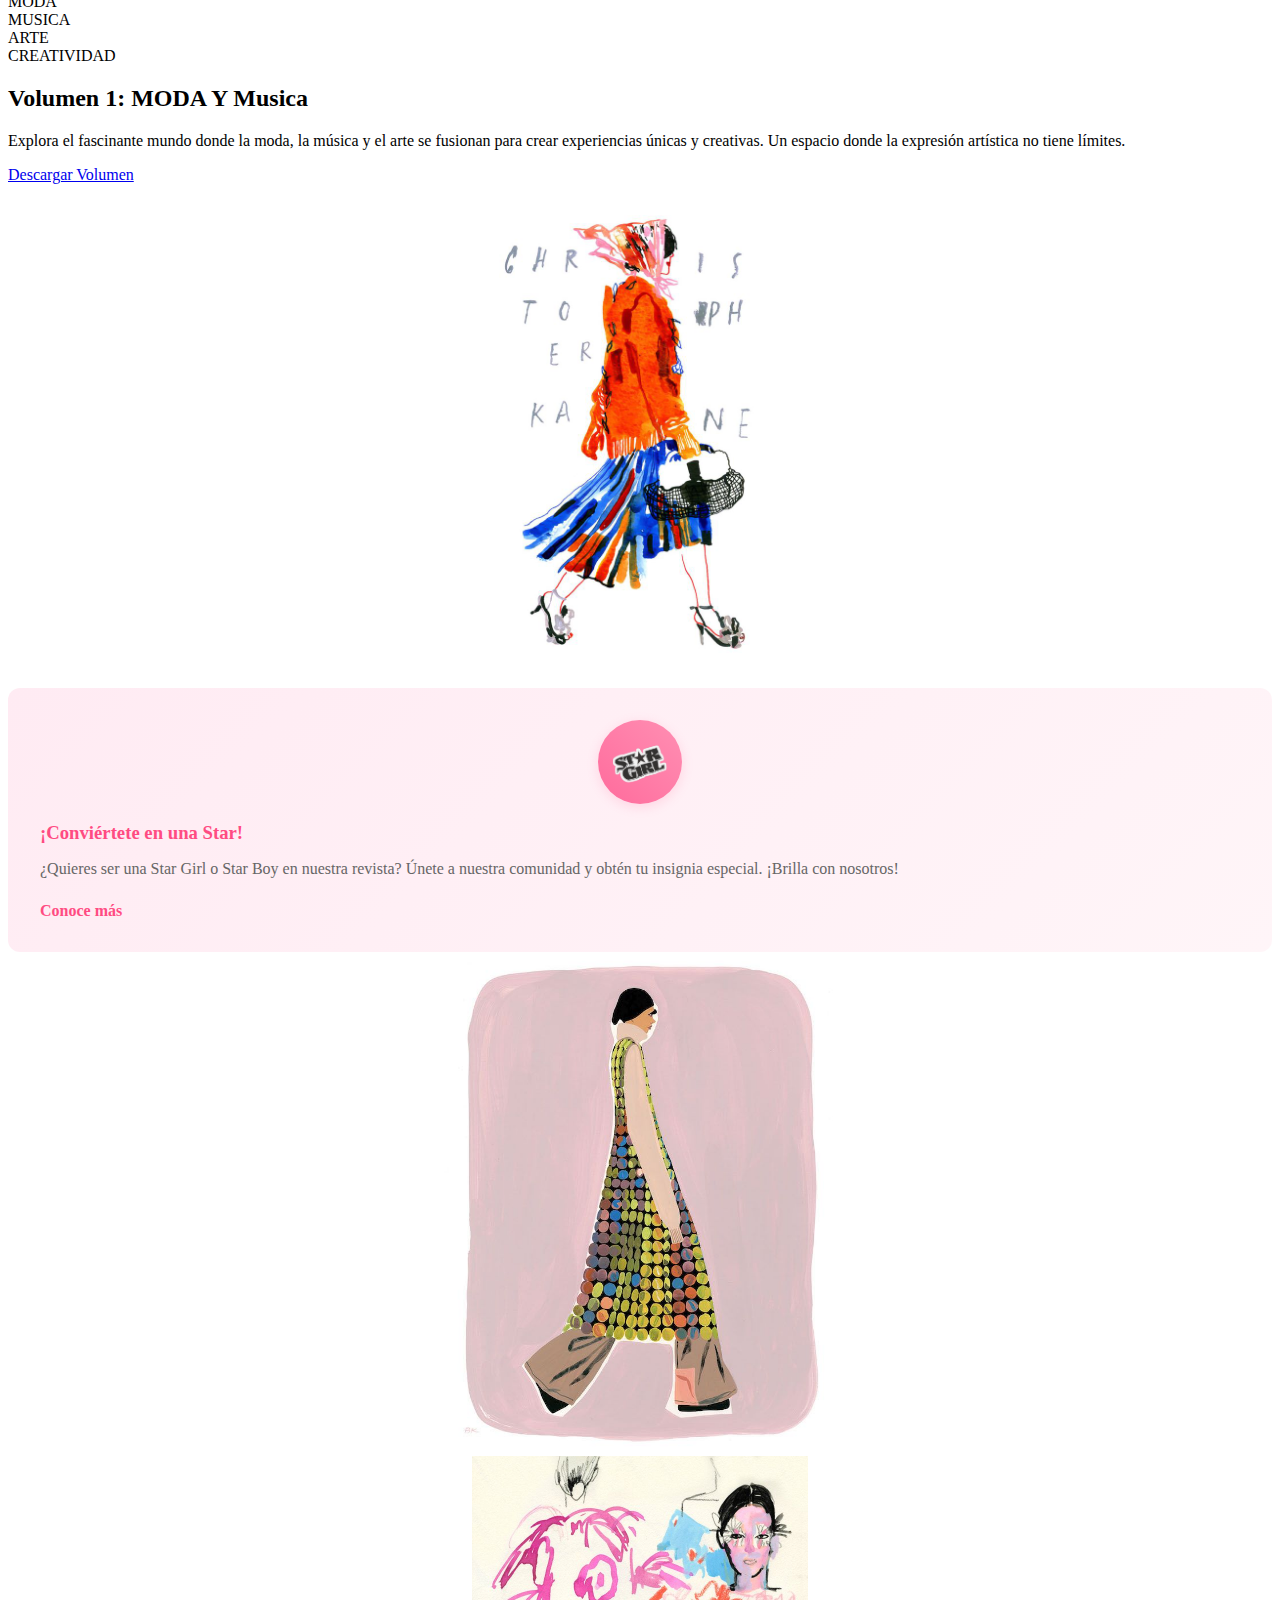
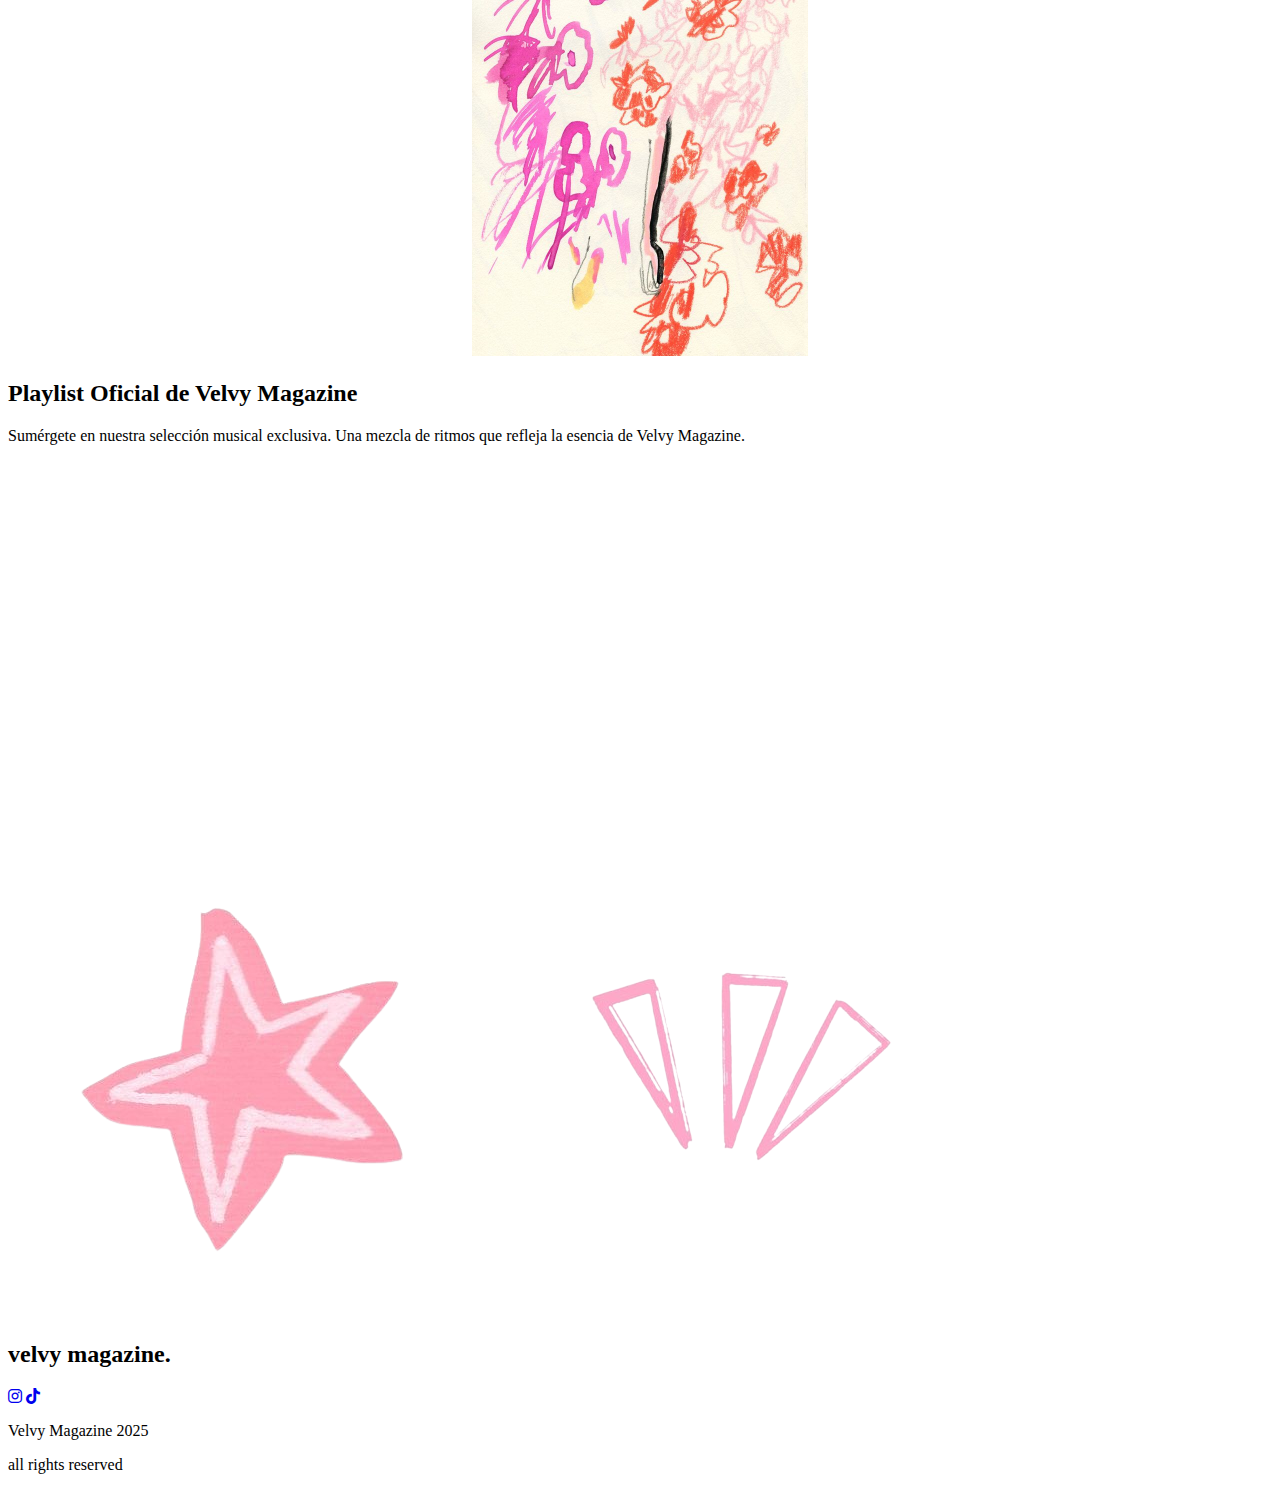
==== commit e9693b87: "Update styles and enhance introductory text in index.html" ====
--- a/index.html
+++ b/index.html
@@ -4,8 +4,7 @@
     <meta charset="UTF-8">
     <meta name="viewport" content="width=device-width, initial-scale=1.0">
     <title>Velvy Magazine</title>
-    <link rel="stylesheet" href="css/style.css">
-    <link rel="stylesheet" href="css/subscription.css">
+    <link rel="stylesheet" href="css/update-style.css">
     <link rel="stylesheet" href="https://cdnjs.cloudflare.com/ajax/libs/font-awesome/6.0.0/css/all.min.css">
     <link href="https://fonts.googleapis.com/css2?family=Dancing+Script:wght@700&family=Poppins:wght@300;400;500;600&display=swap" rel="stylesheet">
 </head>
@@ -41,12 +40,12 @@
                     
                     </div>
                     <h2 class="intro-title">Descubre Velvy Magazine</h2>
-                    <p class="intro-text">Una revista donde el arte, la moda y la música se encuentran para crear algo único. Cada página está llena de creatividad y expresión juvenil.</p>
+                    <p class="intro-text">Velvy Magazine es tu ventana al vibrante mundo donde el arte,
+                        la moda y la música convergen. Cada edición está cuidadosamente diseñada para 
+                        inspirar y despertar la creatividad juvenil, ofreciendo una experiencia visual 
+                        y narrativa única.</p>
                     <!-- Elementos decorativos añadidos alrededor del texto -->
-                    <img src="elementos visuales/estrella de papel rosada.png" class="intro-star intro-star-top-left" alt="Estrella decorativa">
-                    <img src="elementos visuales/destellos rosa logo.png" class="intro-sparkle intro-sparkle-top-right" alt="Destello decorativo">
-                    <img src="elementos visuales/destello rosado 2.png" class="intro-star intro-star-bottom-left" alt="Estrella decorativa">
-                    <img src="elementos visuales/confeti naranja.png" class="intro-star intro-star-bottom-right" alt="Estrella decorativa">
+                    
                 </div>
                 <div class="hero-image">
                     <img src="Portadas/Volumen 1 Velvy portada.png" class="magazine-cover" alt="Velvy Magazine Volumen 1">
@@ -55,7 +54,7 @@
                     <img src="elementos visuales/estello pink.png" class="sparkle sparkle-left" alt="Destello">
                     <img src="elementos visuales/estello gradiente.png" class="sparkle sparkle-right" alt="Destello">
                     
-                  
+                    
                 </div>
             </div>
         </section>
@@ -71,7 +70,7 @@
             <div class="feature-description">
                 <h2>Volumen 1: MODA Y Musica</h2>
                 <p>Explora el fascinante mundo donde la moda, la música y el arte se fusionan para crear experiencias únicas y creativas. Un espacio donde la expresión artística no tiene límites.</p>
-                <a href="volumenes/Volumen 1 Velvy.pdf" class="cta-button" download>Descargar Volumen</a>
+                <a href="volumenes/vol 1 velvy magazine.pdf" class="cta-button" download>Descargar Volumen</a>
             </div>
         </section>
 
@@ -133,4 +132,4 @@
     <script src="js/main.js"></script>
     <script src="js/newsletter.js"></script>
 </body>
-</html>+</html>
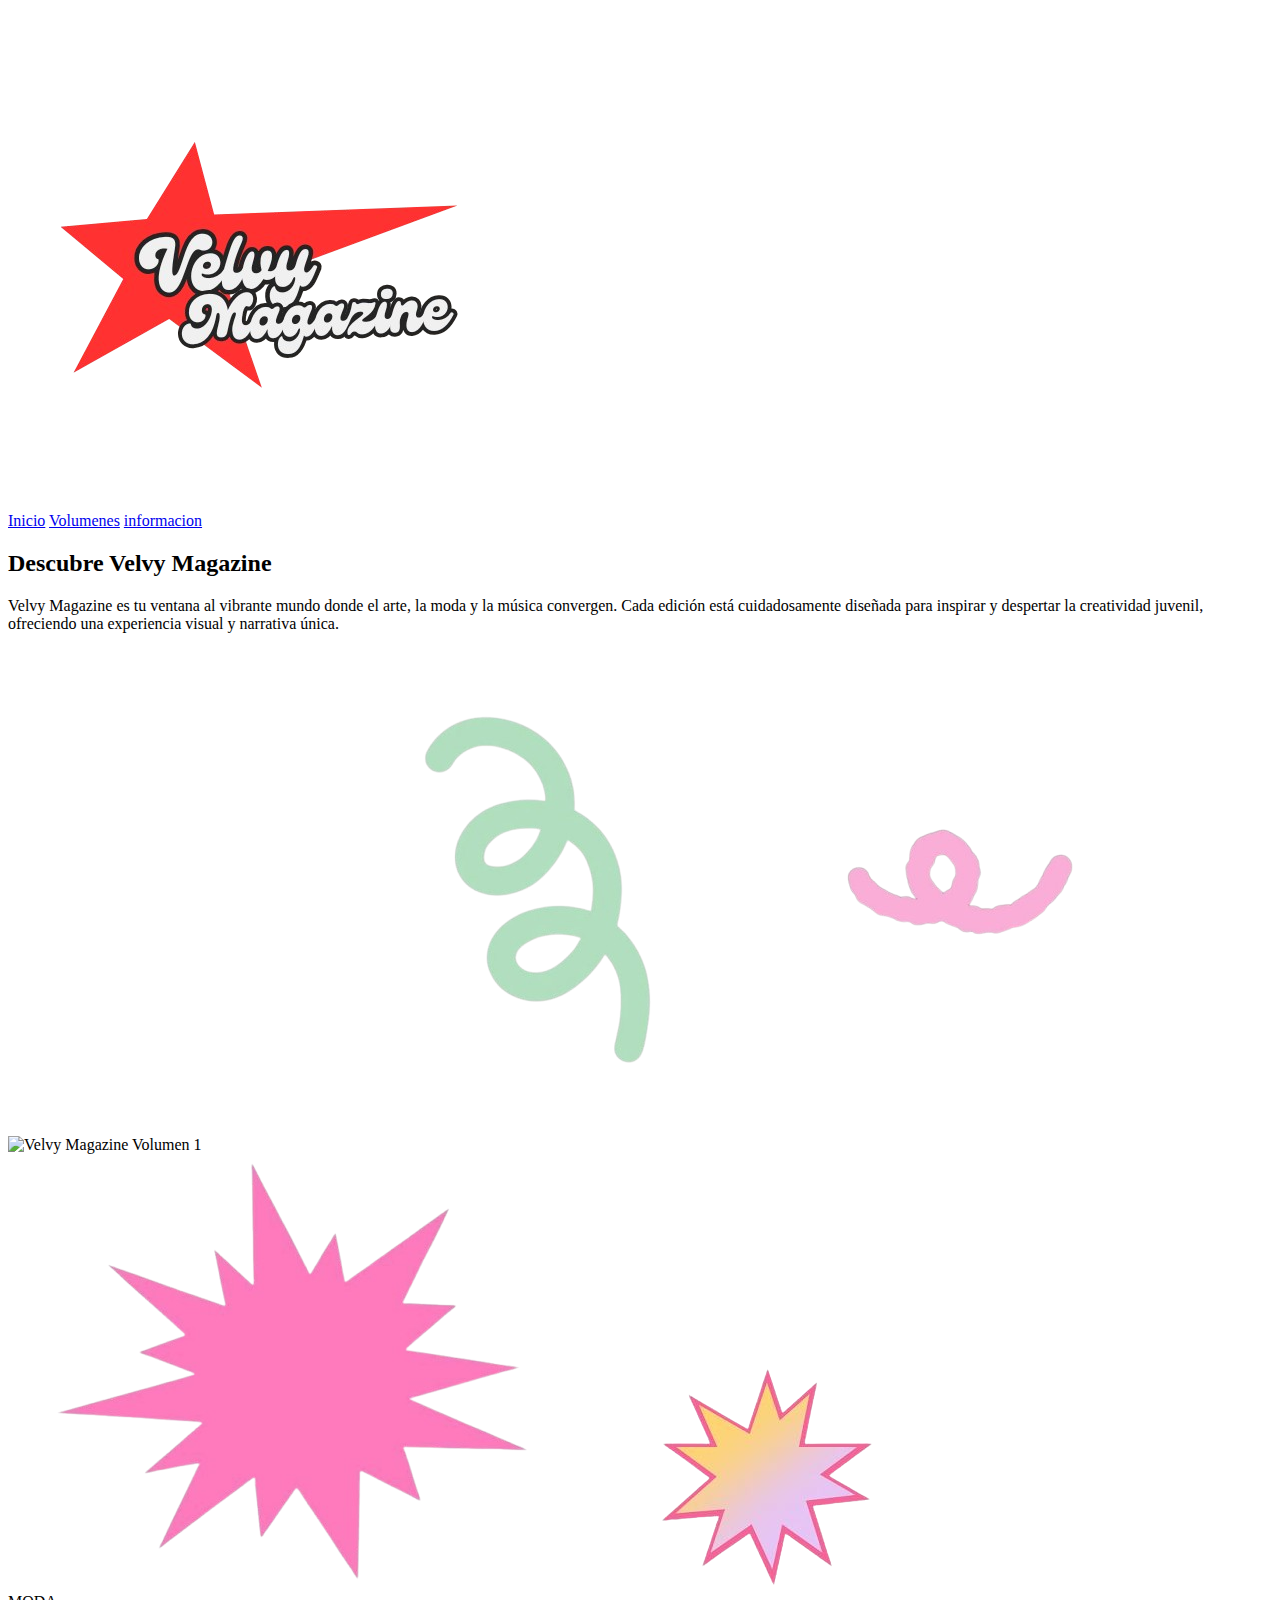
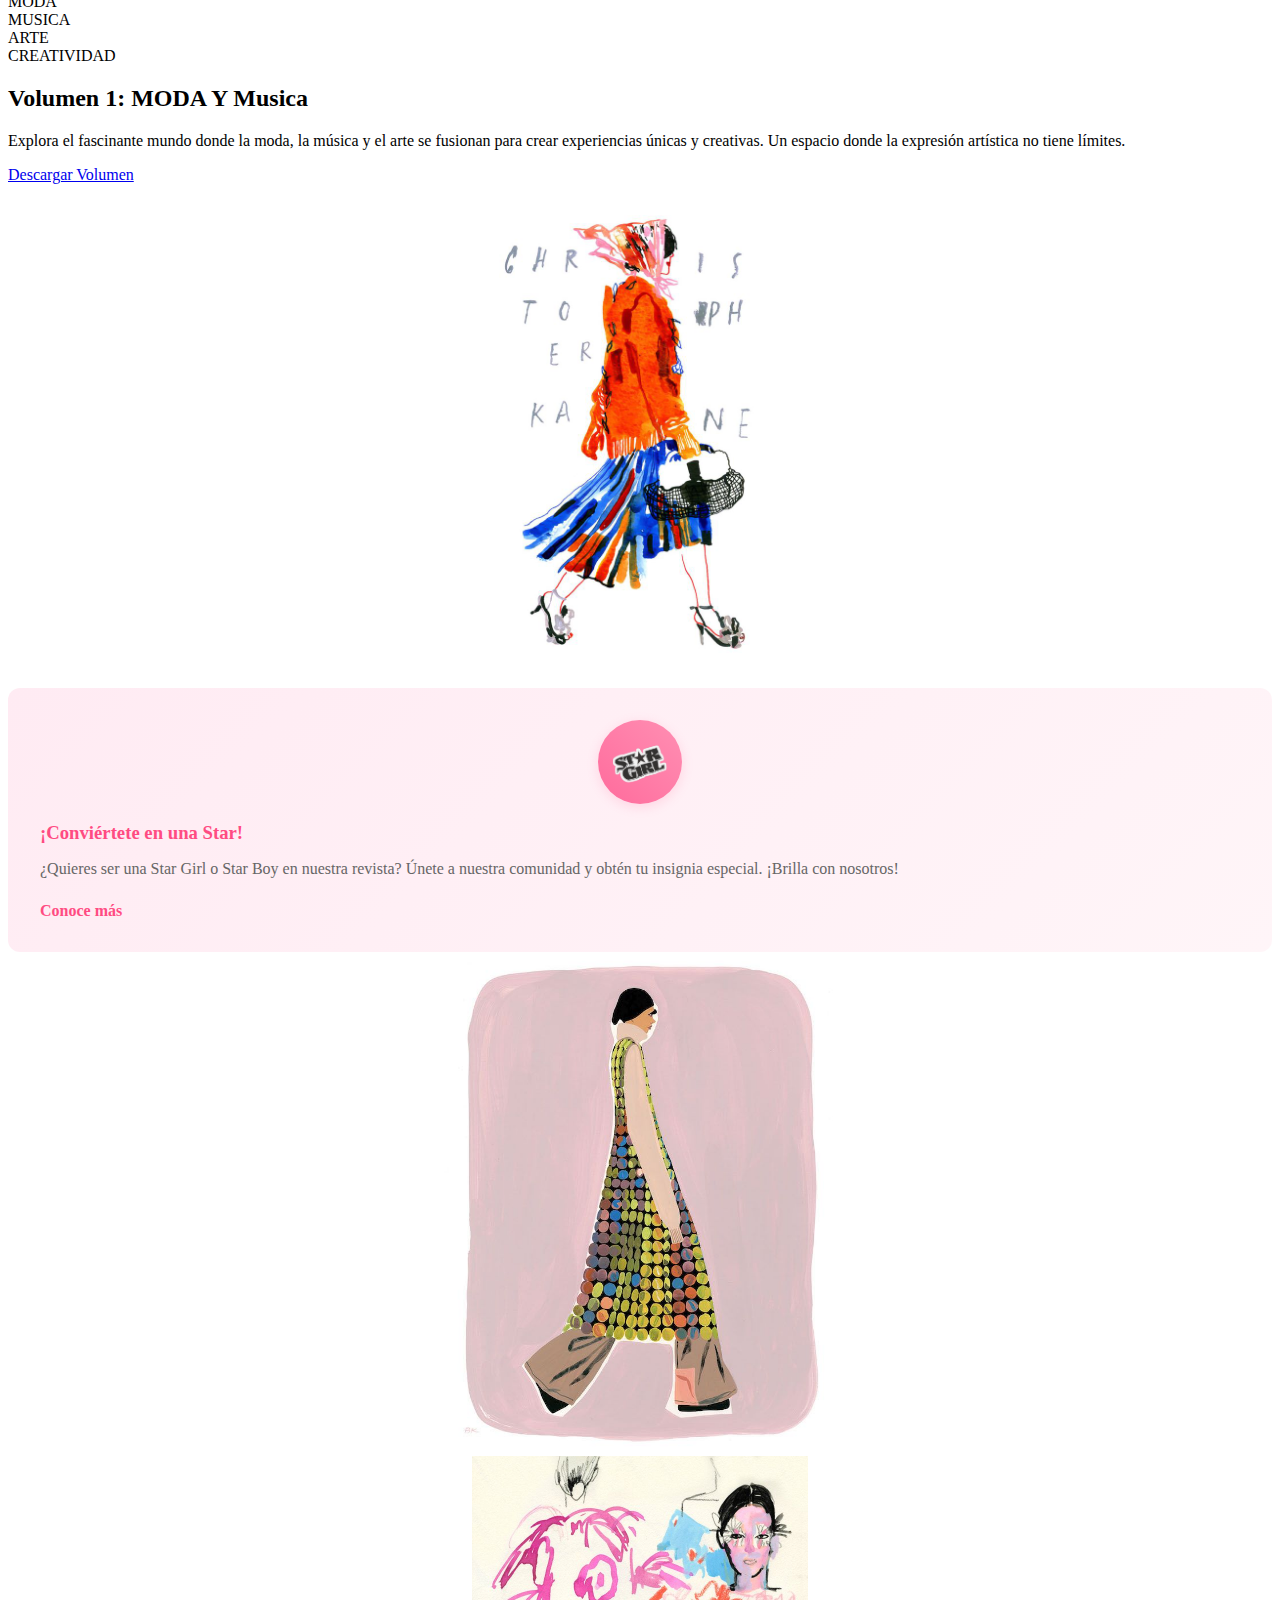
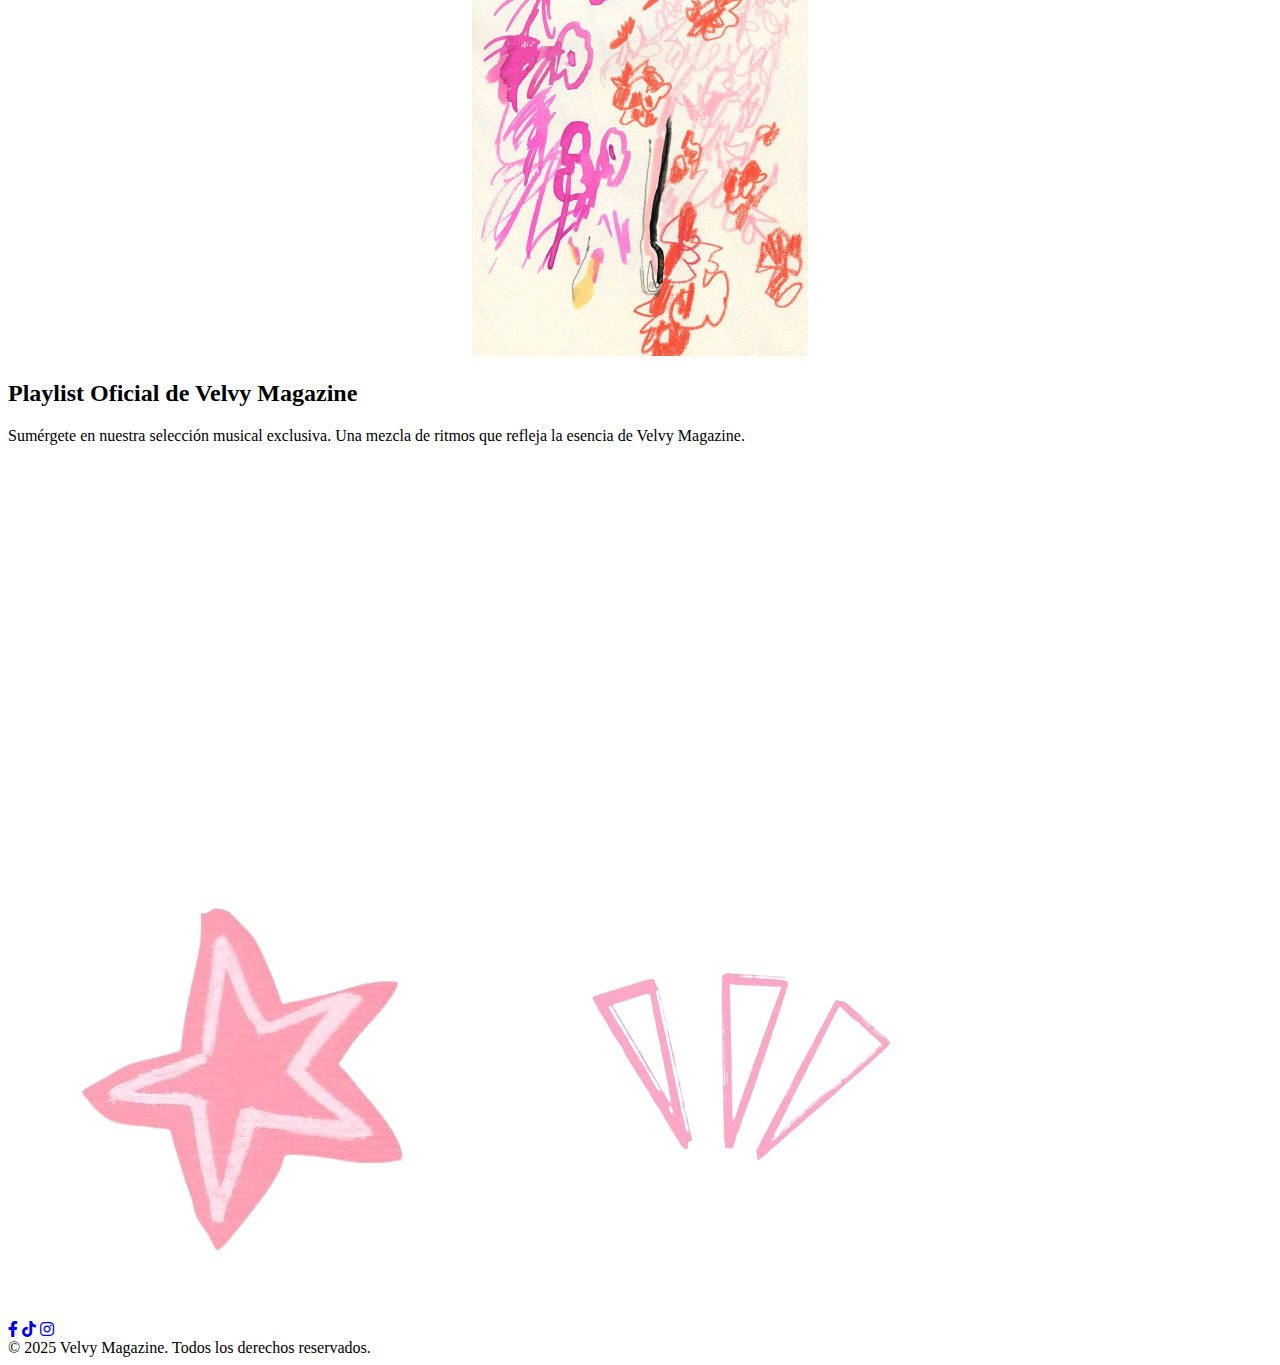
==== commit 7c889e29: "Update stylesheet link and refine footer and introductory text in index.html" ====
--- a/index.html
+++ b/index.html
@@ -4,7 +4,7 @@
     <meta charset="UTF-8">
     <meta name="viewport" content="width=device-width, initial-scale=1.0">
     <title>Velvy Magazine</title>
-    <link rel="stylesheet" href="css/update-style.css">
+    <link rel="stylesheet" href="css/style.css">
     <link rel="stylesheet" href="https://cdnjs.cloudflare.com/ajax/libs/font-awesome/6.0.0/css/all.min.css">
     <link href="https://fonts.googleapis.com/css2?family=Dancing+Script:wght@700&family=Poppins:wght@300;400;500;600&display=swap" rel="stylesheet">
 </head>
@@ -35,18 +35,12 @@
     <main>
         <section class="hero-section">
             <div class="hero-container">
-                <div class="magazine-intro">
-                    <div class="tape-decoration">
-                    
-                    </div>
-                    <h2 class="intro-title">Descubre Velvy Magazine</h2>
-                    <p class="intro-text">Velvy Magazine es tu ventana al vibrante mundo donde el arte,
-                        la moda y la música convergen. Cada edición está cuidadosamente diseñada para 
-                        inspirar y despertar la creatividad juvenil, ofreciendo una experiencia visual 
-                        y narrativa única.</p>
-                    <!-- Elementos decorativos añadidos alrededor del texto -->
-                    
-                </div>
+            <h2 class="intro-title">Descubre Velvy Magazine</h2>
+            <p class="intro-text">Velvy Magazine es tu ventana al vibrante mundo donde el arte,
+            la moda y la música convergen. Cada edición está cuidadosamente diseñada para 
+            inspirar y despertar la creatividad juvenil, ofreciendo una experiencia visual 
+            y narrativa única.</p>
+            </div>
                 <div class="hero-image">
                     <img src="Portadas/Volumen 1 Velvy portada.png" class="magazine-cover" alt="Velvy Magazine Volumen 1">
                     <img src="elementos visuales/confeti azul.png" class="confetti confetti-blue" alt="Confeti azul">
@@ -107,29 +101,20 @@
         </section>
     </main>
 
-    <footer class="main-footer">
-        <div class="footer-logo">
-            <h2>velvy magazine.</h2>
+    <footer class="footer">
+        <div class="footer-social">
+            <a href="https://facebook.com" target="_blank" class="social-link"><i class="fab fa-facebook-f"></i></a>
+            <a href="https://tiktok.com" target="_blank" class="social-link"><i class="fab fa-tiktok"></i></a>
+            <a href="https://instagram.com" target="_blank" class="social-link"><i class="fab fa-instagram"></i></a>
         </div>
-        
-        <div class="footer-social">
-            <a href="https://www.instagram.com/revista_velvy?igsh=MTdrb2gyY3EyeXNyeA%3D%3D&utm_source=qr"><i class="fab fa-instagram"></i></a>
-            
-            <a href="https://www.tiktok.com/@revistavelvy?_t=ZM-8tjHJd9DXzq&_r=1"><i class="fab fa-tiktok"></i></a>
-        </div>
-        
-        <div class="footer-info">
-            <p>Velvy Magazine 2025</p>
-            <p>all rights reserved</p>
-            <div class="footer-links">
-            
-            </div>
+        <div class="footer-copy">
+            &copy; 2025 Velvy Magazine. Todos los derechos reservados.
         </div>
     </footer>
 
     <!-- EmailJS SDK -->
     <script src="https://cdn.jsdelivr.net/npm/@emailjs/browser@3/dist/email.min.js"></script>
     <script src="js/main.js"></script>
-    <script src="js/newsletter.js"></script>
+    
 </body>
 </html>
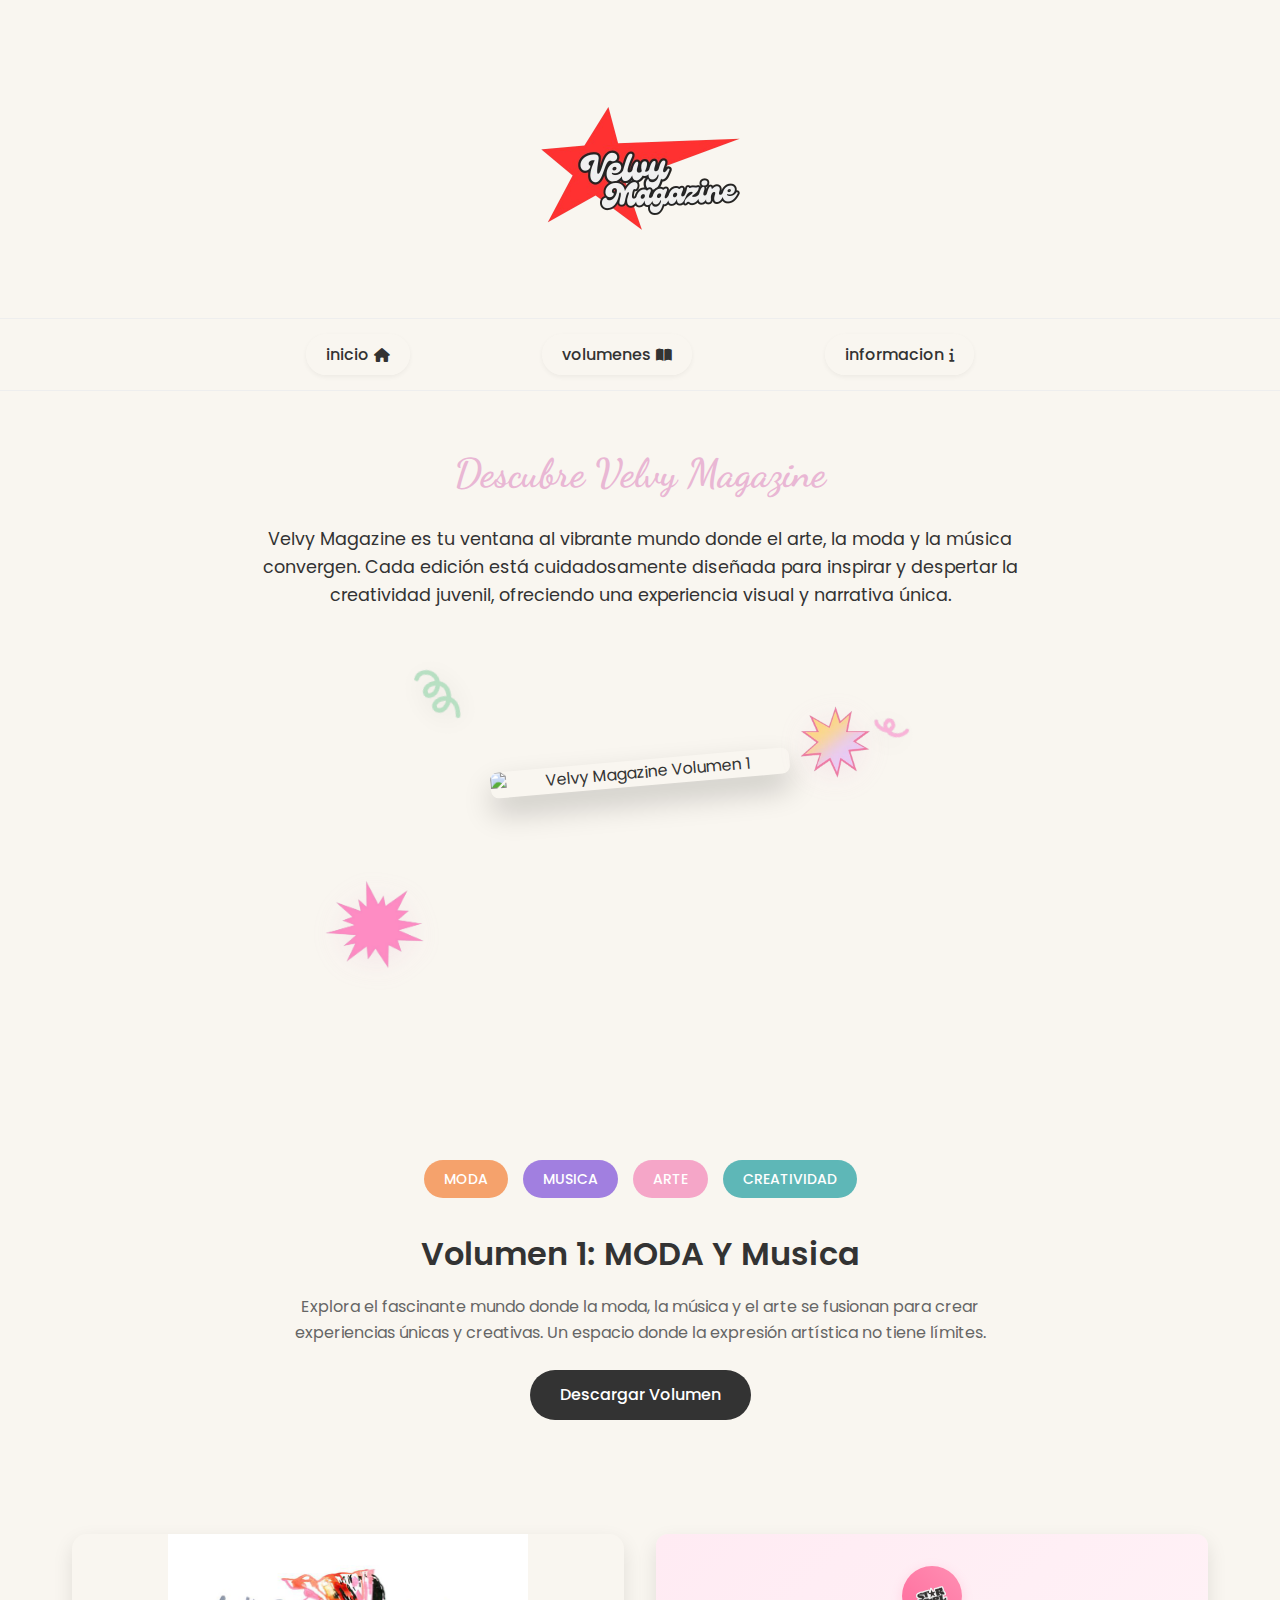
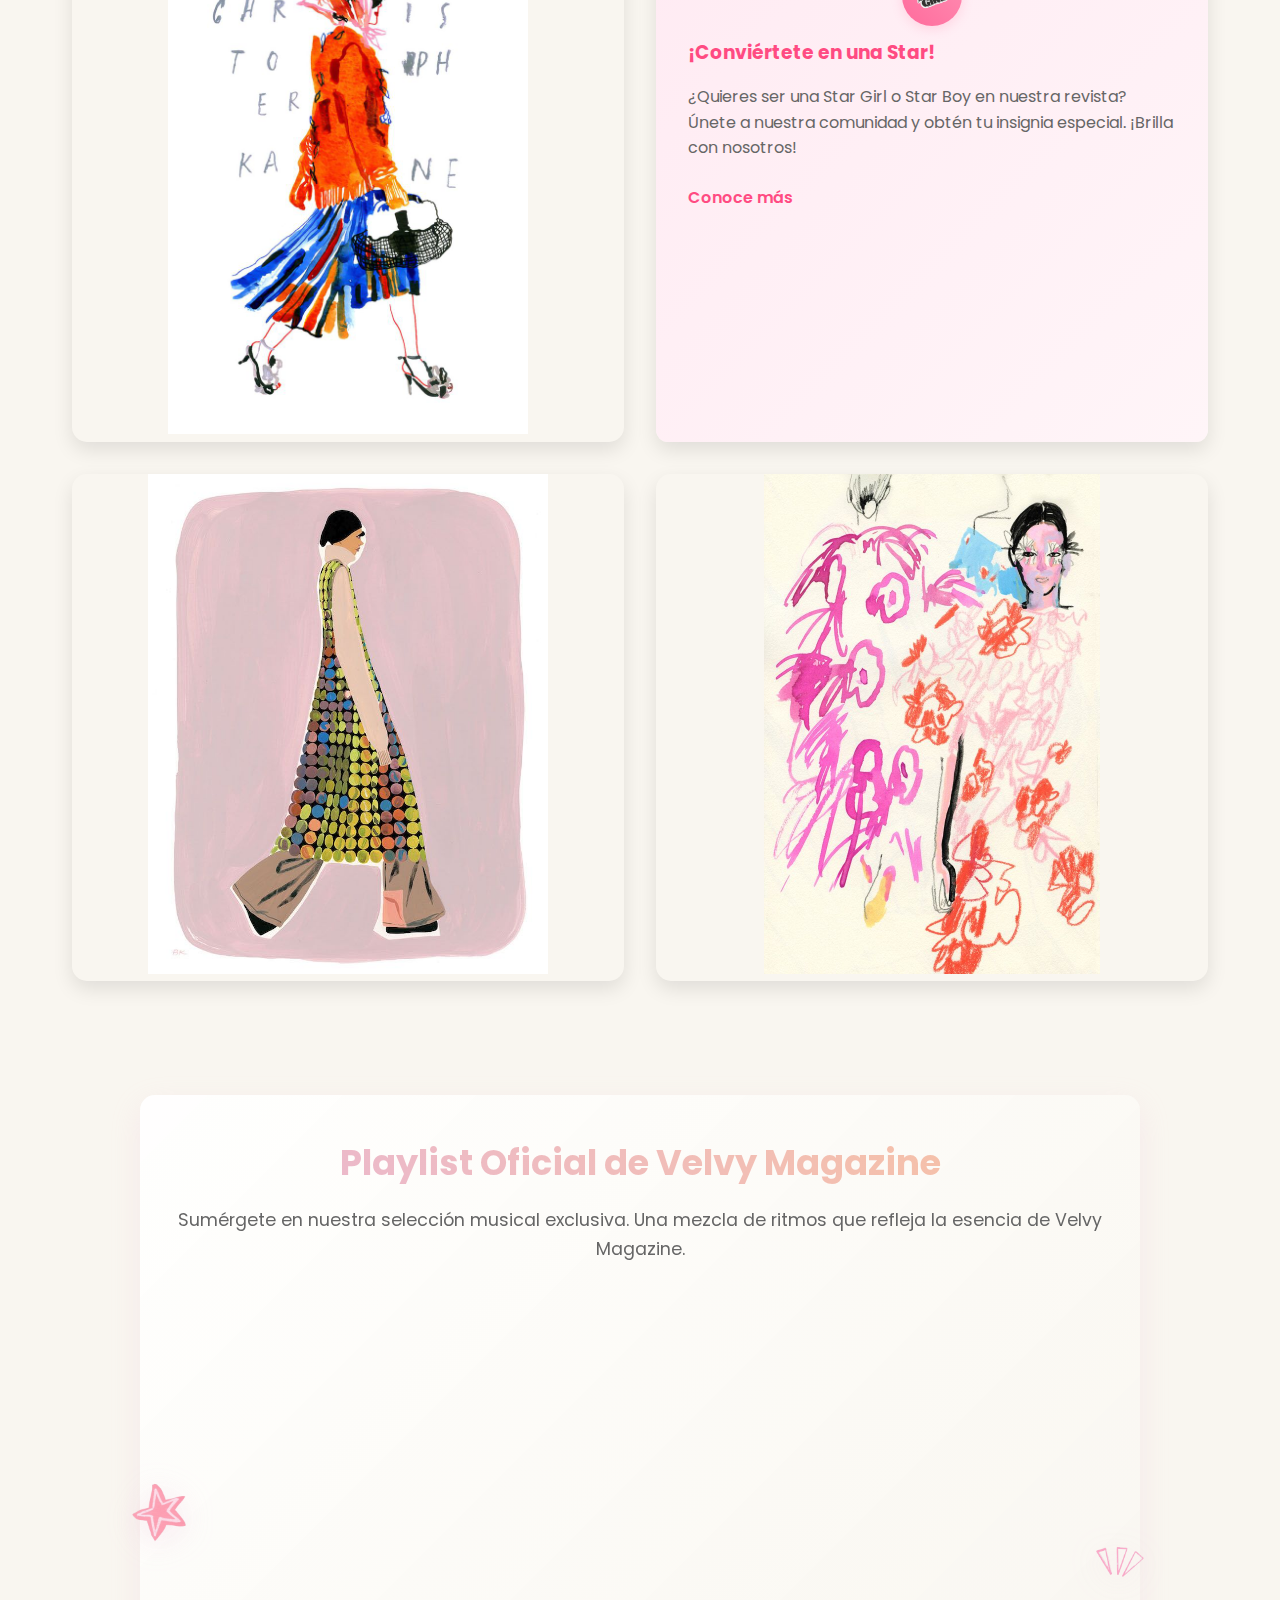
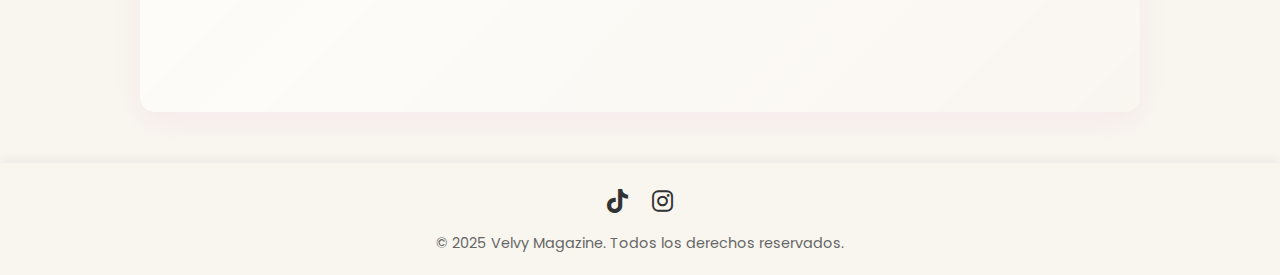
==== commit 413a60e8: "Update footer social links in index.html with new URLs" ====
--- a/index.html
+++ b/index.html
@@ -103,9 +103,8 @@
 
     <footer class="footer">
         <div class="footer-social">
-            <a href="https://facebook.com" target="_blank" class="social-link"><i class="fab fa-facebook-f"></i></a>
-            <a href="https://tiktok.com" target="_blank" class="social-link"><i class="fab fa-tiktok"></i></a>
-            <a href="https://instagram.com" target="_blank" class="social-link"><i class="fab fa-instagram"></i></a>
+            <a href="https://www.tiktok.com/@revistavelvy?_t=ZM-8tjHJd9DXzq&_r=1" target="_blank" class="social-link"><i class="fab fa-tiktok"></i></a>
+            <a href="https://www.instagram.com/revista_velvy?igsh=MTdrb2gyY3EyeXNyeA%3D%3D&utm_source=qr" target="_blank" class="social-link"><i class="fab fa-instagram"></i></a>
         </div>
         <div class="footer-copy">
             &copy; 2025 Velvy Magazine. Todos los derechos reservados.
--- a/css/style.css
+++ b/css/style.css
@@ -0,0 +1,612 @@
+/* Reset and base styles */
+* {
+    margin: 0;
+    padding: 0;
+    box-sizing: border-box;
+}
+
+:root {
+    --primary-color: #e9b7d4;
+    --secondary-color: #f8c3a0;
+    --tertiary-color: #f5a26c;
+    --quaternary-color: #f5a6c8;
+    --quinary-color: #5eb7b7;
+    --background-color: #f9f6f0;
+    --text-color: #333;
+    --font-family: 'Poppins', sans-serif;
+    --font-family-alt: 'Dancing Script', cursive;
+    --font-size-base: 16px;
+    --font-size-large: 2rem;
+    --font-size-small: 14px;
+    --border-radius: 8px;
+    --box-shadow: 0 3px 10px rgba(0,0,0,0.08);
+    --transition: all 0.3s ease;
+}
+
+body {
+    font-family: var(--font-family);
+    line-height: 1.6;
+    color: var(--text-color);
+    background: var(--background-color);
+    position: relative;
+    overflow-x: hidden;
+}
+
+/* Header styles */
+.main-header {
+    display: flex;
+    flex-direction: column;
+    align-items: center;
+    padding: 20px 0;
+    position: relative;
+    background-color: var(--background-color);
+}
+
+.search-container {
+    position: absolute;
+    right: 20px;
+    top: 20px;
+}
+
+.search-form {
+    display: flex;
+    border: 1px solid #ddd;
+    border-radius: 50px;
+    overflow: hidden;
+}
+
+.search-input {
+    border: none;
+    padding: 8px 15px;
+    background: transparent;
+    outline: none;
+    width: 180px;
+    font-family: var(--font-family);
+}
+
+.search-button {
+    background: transparent;
+    border: none;
+    padding: 8px 15px;
+    cursor: pointer;
+}
+
+.logo-container {
+    margin: 20px 0;
+    text-align: center;
+}
+
+.logo-container img {
+    width: 250px; /* Tamaño mediano para el logo */
+    height: auto;
+    max-width: 100%;
+    transition: var(--transition);
+}
+
+.main-logo {
+    font-family: var(--font-family-alt);
+    font-size: 4rem;
+    color: var(--text-color);
+    text-align: center;
+}
+
+.main-nav {
+    width: 100%;
+    border-top: 1px solid #eee;
+    border-bottom: 1px solid #eee;
+}
+
+.nav-links {
+    display: flex;
+    justify-content: space-around;
+    max-width: 800px;
+    margin: 0 auto;
+    padding: 15px 0;
+    position: relative;
+}
+
+.nav-links a {
+    text-decoration: none;
+    color: var(--text-color);
+    font-size: 16px;
+    text-transform: lowercase;
+    padding: 8px 20px;
+    margin: 0 5px;
+    border-radius: 25px;
+    background: linear-gradient(to right, var(--background-color), var(--background-color));
+    transition: var(--transition);
+    position: relative;
+    overflow: hidden;
+    box-shadow: 0 2px 5px rgba(0,0,0,0.05);
+    font-weight: 500;
+    z-index: 1;
+}
+
+.nav-links a::before {
+    content: '';
+    position: absolute;
+    top: 0;
+    left: 0;
+    width: 100%;
+    height: 100%;
+    background: linear-gradient(to right, var(--primary-color), var(--secondary-color));
+    z-index: -1;
+    transform: scaleX(0);
+    transform-origin: right;
+    transition: transform 0.4s ease;
+    border-radius: 25px;
+}
+
+.nav-links a:hover {
+    color: #fff;
+    transform: translateY(-3px);
+    box-shadow: 0 5px 15px rgba(233, 183, 212, 0.4);
+}
+
+.nav-links a:hover::before {
+    transform: scaleX(1);
+    transform-origin: left;
+}
+
+.nav-links a:first-child::after {
+    content: '\f015';
+    font-family: 'Font Awesome 6 Free';
+    font-weight: 900;
+    margin-left: 5px;
+    font-size: 14px;
+}
+
+.nav-links a:nth-child(2)::after {
+    content: '\f518';
+    font-family: 'Font Awesome 6 Free';
+    font-weight: 900;
+    margin-left: 5px;
+    font-size: 14px;
+}
+
+.nav-links a:nth-child(3)::after {
+    content: '\f129';
+    font-family: 'Font Awesome 6 Free';
+    font-weight: 900;
+    margin-left: 5px;
+    font-size: 14px;}
+
+/* Magazine intro styles */
+.magazine-intro {
+    background: linear-gradient(135deg, rgba(233, 183, 212, 0.1), rgba(248, 195, 160, 0.1));
+    padding: 50px 20px;
+    border-radius: 15px;
+    box-shadow: 0 10px 30px rgba(0, 0, 0, 0.1);
+    text-align: center;
+    position: relative;
+    overflow: hidden;
+    margin-bottom: 30px;
+}
+
+.intro-title {
+    font-family: var(--font-family-alt);
+    font-size: 2.5rem;
+    color: var(--primary-color);
+    margin-bottom: 20px;
+    position: relative;
+    z-index: 1;
+}
+
+.intro-text {
+    font-family: var(--font-family);
+    font-size: 1.1rem;
+    color: var(--text-color);
+    max-width: 800px;
+    margin: 0 auto;
+    line-height: 1.6;
+    position: relative;
+    z-index: 1;
+}
+
+/* Hero section */
+.hero-section {
+    max-width: 1200px;
+    margin: 30px auto;
+    padding: 0 20px;
+    text-align: center;
+}
+
+.hero-container {
+    position: relative;
+    max-width: 800px;
+    margin: 0 auto;
+}
+
+.cart-header {
+    position: relative;
+    margin-bottom: 20px;
+    z-index: 2;
+}
+
+.cart-tape {
+    width: 400px;
+    max-width: 100%;
+    transform: rotate(-5deg);
+}
+
+.cart-title {
+    position: absolute;
+    top: 50%;
+    left: 50%;
+    transform: translate(-50%, -50%);
+    color: white;
+    font-size: 2.2rem;
+    font-weight: 600;
+    text-shadow: 1px 1px 3px rgba(0,0,0,0.2);
+    white-space: nowrap;
+}
+
+.hero-image {
+    position: relative;
+    display: block;
+    margin: 0 auto;
+    width: 100%;
+    height: 500px;
+    perspective: 1000px;
+}
+
+.magazine-cover {
+    position: absolute;
+    top: 150px;
+    left: 50%;
+    transform: translateX(-50%) rotate(-5deg);
+    width: 40%;
+    max-width: 300px;
+    z-index: 3;
+    box-shadow: 0 15px 30px rgba(0,0,0,0.2);
+    border-radius: 8px;
+    transition: var(--transition);
+}
+
+.magazine-cover:hover {
+    transform: translateX(-50%) rotate(0deg) translateY(-10px);
+    box-shadow: 0 20px 40px rgba(0,0,0,0.3);
+}
+
+.confetti {
+    position: absolute;
+    width: 80px;
+    z-index: 4;
+    animation: float 4s ease-in-out infinite;
+    opacity: 0.9;
+    transition: var(--transition);
+    filter: drop-shadow(0 5px 15px rgba(0,0,0,0.1));
+}
+
+.confetti:hover {
+    transform: scale(1.1) rotate(10deg);
+    opacity: 1;
+    filter: drop-shadow(0 8px 20px rgba(0,0,0,0.2));
+}
+
+.confetti-blue {
+    top: 50px;
+    left: 28%;
+    transform: rotate(-15deg);
+    animation-delay: 0s;
+}
+
+.confetti-pink {
+    top: 80px;
+    right: 25%;
+    transform: rotate(20deg);
+    animation-delay: 0.8s;
+}
+
+.confetti-orange {
+    bottom: 180px;
+    right: 32%;
+    transform: rotate(-10deg);
+    animation-delay: 1.5s;
+}
+
+.sparkle {
+    position: absolute;
+    width: 120px;
+    z-index: 4;
+    animation: twinkle 3s ease-in-out infinite;
+    opacity: 0.85;
+    transition: var(--transition);
+    filter: drop-shadow(0 5px 15px rgba(233,183,212,0.3));
+}
+
+.sparkle:hover {
+    transform: scale(1.15) rotate(15deg);
+    opacity: 1;
+    filter: drop-shadow(0 8px 25px rgba(233,183,212,0.5));
+}
+
+.sparkle-left {
+    bottom: 140px;
+    left: 22%;
+    animation-delay: 0.4s;
+}
+
+.sparkle-right {
+    top: 80px;
+    right: 28%;
+    animation-delay: 1.2s;
+}
+
+@keyframes float {
+    0%, 100% {
+        transform: translateY(0) rotate(0deg);
+    }
+    50% {
+        transform: translateY(-20px) rotate(8deg);
+    }
+}
+
+@keyframes twinkle {
+    0%, 100% {
+        opacity: 0.85;
+        transform: scale(1) rotate(0deg);
+    }
+    50% {
+        opacity: 1;
+        transform: scale(1.1) rotate(5deg);
+    }
+}
+
+/* Magazine features */
+.magazine-features {
+    max-width: 1000px;
+    margin: 50px auto;
+    padding: 0 20px;
+    text-align: center;
+}
+
+.feature-tags {
+    display: flex;
+    flex-wrap: wrap;
+    justify-content: center;
+    gap: 15px;
+    margin-bottom: 30px;
+}
+
+.tag {
+    padding: 8px 20px;
+    border-radius: 50px;
+    font-size: 14px;
+    font-weight: 500;
+    color: #fff;
+}
+
+.tag.organic {
+    background-color: #f5a26c;
+}
+
+.tag.beautiful {
+    background-color: #a17fe0;
+}
+
+.tag.made-to-order {
+    background-color: #f5a6c8;
+}
+
+.tag.ethical {
+    background-color: #5eb7b7;
+}
+
+.feature-description {
+    max-width: 700px;
+    margin: 0 auto;
+}
+
+.feature-description h2 {
+    font-size: 2rem;
+    margin-bottom: 15px;
+    font-weight: 600;
+}
+
+.feature-description p {
+    margin-bottom: 25px;
+    color: #666;
+}
+
+.cta-button {
+    display: inline-block;
+    padding: 12px 30px;
+    background-color: #333;
+    color: #fff;
+    text-decoration: none;
+    border-radius: 50px;
+    font-weight: 500;
+    transition: all 0.3s ease;
+}
+
+.cta-button:hover {
+    background-color: #e9b7d4;
+    transform: translateY(-3px);
+}
+
+/* Magazine gallery */
+.magazine-gallery {
+    display: grid;
+    grid-template-columns: repeat(2, 1fr);
+    gap: 2rem;
+    padding: 4rem 2rem;
+    max-width: 1200px;
+    margin: 0 auto;
+}
+
+.gallery-item {
+    position: relative;
+    border-radius: 15px;
+    overflow: hidden;
+    box-shadow: 0 8px 20px rgba(0, 0, 0, 0.1);
+    transition: transform 0.3s ease, box-shadow 0.3s ease;
+}
+
+.gallery-item:hover {
+    transform: translateY(-5px);
+    box-shadow: 0 12px 25px rgba(0, 0, 0, 0.15);
+}
+
+.gallery-item img {
+    width: 100%;
+    height: 100%;
+    object-fit: cover;
+    transition: transform 0.3s ease;
+}
+
+.gallery-item:hover img {
+    transform: scale(1.05);
+}
+
+/* Spotify Playlist Section */
+.spotify-playlist-section {
+    max-width: 1000px;
+    margin: 50px auto;
+    padding: 40px 20px;
+    text-align: center;
+    position: relative;
+    background: linear-gradient(135deg, rgba(255,255,255,0.9), rgba(249,246,240,0.95));
+    border-radius: 15px;
+    box-shadow: 0 10px 30px rgba(233,183,212,0.2);
+    backdrop-filter: blur(5px);
+    transition: transform 0.3s ease, box-shadow 0.3s ease;
+}
+
+.spotify-playlist-section:hover {
+    transform: translateY(-5px);
+    box-shadow: 0 15px 40px rgba(233,183,212,0.3);
+}
+
+.spotify-playlist-section h2 {
+    font-size: 2.2rem;
+    margin-bottom: 15px;
+    background: linear-gradient(45deg, #e9b7d4, #f8c3a0);
+    -webkit-background-clip: text;
+    background-clip: text;
+    -webkit-text-fill-color: transparent;
+    font-weight: 700;
+}
+
+.spotify-playlist-section p {
+    font-size: 1.1rem;
+    color: #666;
+    margin-bottom: 30px;
+}
+
+.playlist-container {
+    position: relative;
+    z-index: 2;
+    margin: 20px auto;
+    max-width: 800px;
+}
+
+.playlist-decorations {
+    position: relative;
+    width: 100%;
+    height: 0;
+}
+
+.playlist-decoration {
+    position: absolute;
+    width: 80px;
+    z-index: 1;
+    transition: all 0.4s ease;
+    filter: drop-shadow(0 5px 15px rgba(233,183,212,0.3));
+}
+
+.playlist-decoration:hover {
+    transform: scale(1.15) rotate(15deg);
+    filter: drop-shadow(0 8px 25px rgba(233,183,212,0.5));
+}
+
+.playlist-decoration.left {
+    left: -40px;
+    top: -200px;
+    animation: float 4s ease-in-out infinite;
+}
+
+.playlist-decoration.right {
+    right: -40px;
+    top: -150px;
+    animation: float 4s ease-in-out infinite 1s;
+}
+
+.playlist-decoration img {
+    width: 100%;
+
+}
+
+/* Footer styles */
+.footer {
+    background-color: var(--background-color);
+    padding: 20px 0;
+    text-align: center;
+    border-top: 1px solid #eee;
+    box-shadow: 0 -3px 10px rgba(0, 0, 0, 0.05);
+}
+
+.footer-social {
+    margin-bottom: 10px;
+}
+
+.social-link {
+    color: var(--text-color);
+    font-size: 1.5rem;
+    margin: 0 10px;
+    transition: color 0.3s ease, transform 0.3s ease;
+}
+
+.social-link:hover {
+    color: var(--primary-color);
+    transform: translateY(-3px);
+}
+
+.footer-copy {
+    color: #666;
+    font-size: 0.9rem;
+}
+
+/* Responsive design */
+@media (max-width: 768px) {
+    .main-logo {
+        font-size: 3rem;
+    }
+    
+    .nav-links {
+        flex-wrap: wrap;
+    }
+    
+    .magazine-gallery {
+        grid-template-columns: 1fr;
+    }
+    
+    .newsletter-form {
+        flex-direction: column;
+    }
+    
+    .newsletter-input {
+        border-radius: 50px;
+        margin-bottom: 10px;
+    }
+    
+    .newsletter-button {
+        border-radius: 50px;
+        width: 100%;
+    }
+}
+
+@media (max-width: 480px) {
+    .main-logo {
+        font-size: 2.5rem;
+    }
+    
+    .feature-tags {
+        flex-direction: column;
+        align-items: center;
+    }
+    
+    .tag {
+        width: 80%;
+    }
+}